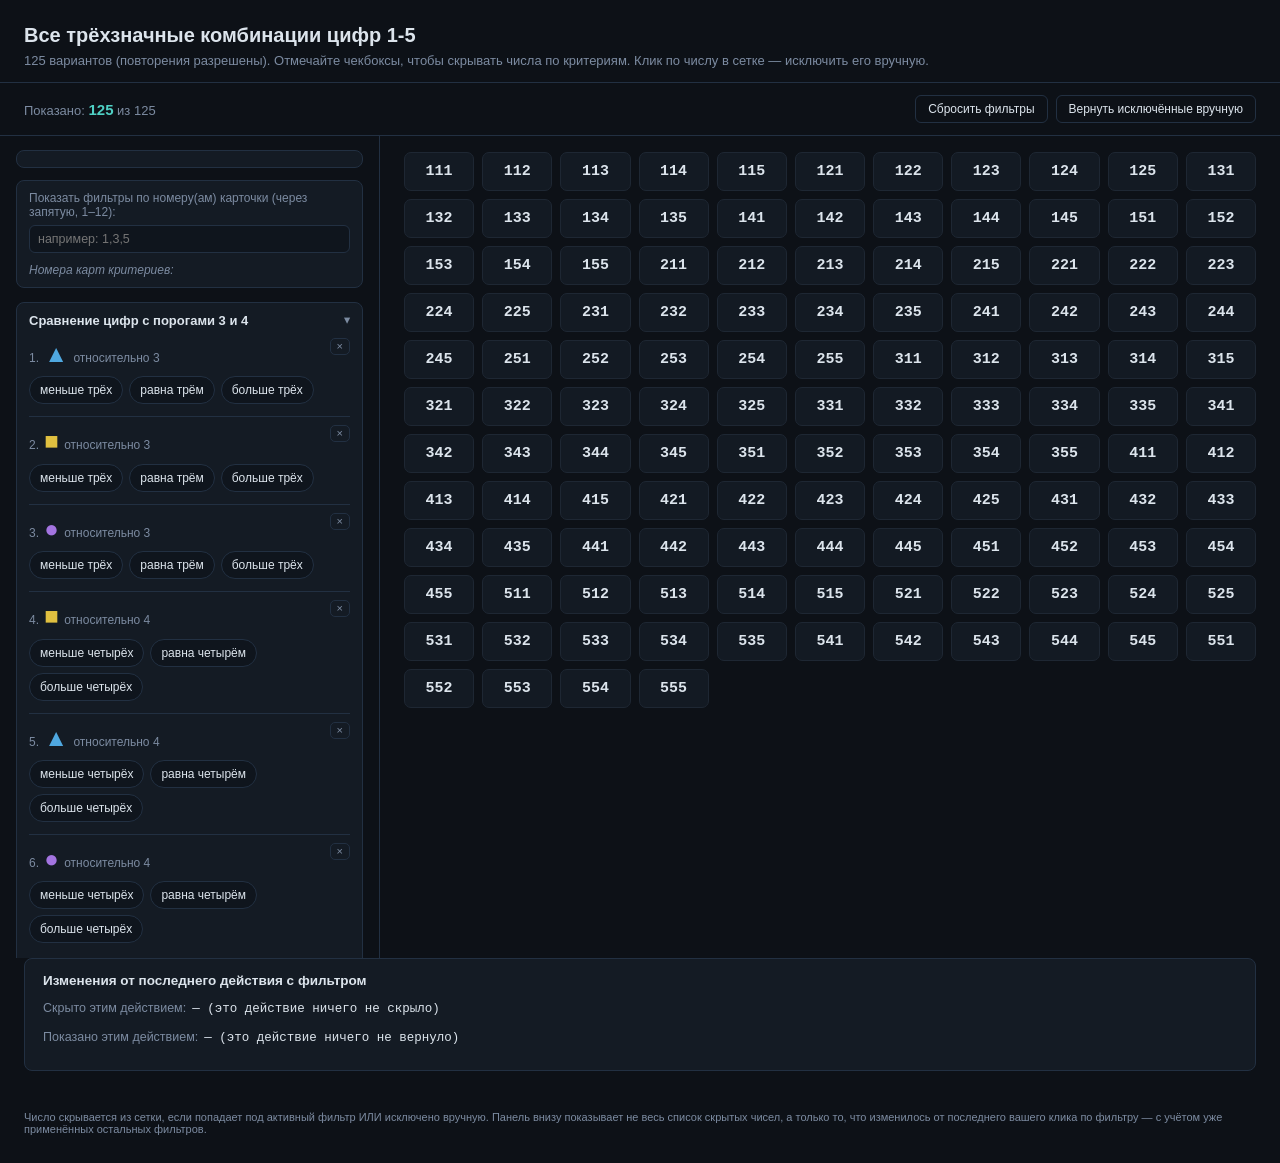
==== ts/index.html @ 8f6d6e65 "tm filter" ====
<!DOCTYPE html>
<html lang="ru">
<head>
<meta charset="UTF-8">
<meta name="viewport" content="width=device-width, initial-scale=1.0">
<title>125 комбинаций цифр 1-5</title>
<style>
  :root{
    --bg:#0d1117; --panel:#141b24; --panel-border:#223042;
    --text:#dce4ec; --text-dim:#7c8ba1; --accent:#4fd1c5; --accent-dim:#2a5a56;
    --warn:#e08a5a;
  }
  *{ box-sizing:border-box; }
  body{ margin:0; background:var(--bg); color:var(--text); font-family:'Inter',-apple-system,sans-serif; }
  .mono{ font-family:'JetBrains Mono','Space Mono',monospace; }
  header{ padding:24px 24px 14px; border-bottom:1px solid var(--panel-border); }
  header h1{ margin:0 0 6px; font-size:20px; }
  header p{ margin:0; color:var(--text-dim); font-size:13px; }

  .toolbar{
    position:sticky; top:0; z-index:5; background:var(--bg);
    padding:12px 24px; border-bottom:1px solid var(--panel-border);
    display:flex; align-items:center; justify-content:space-between; gap:10px; flex-wrap:wrap;
  }
  .counter{ font-size:13px; color:var(--text-dim); }
  .counter .value{ color:var(--accent); font-weight:700; font-size:15px; }
  .btn{
    background:transparent; border:1px solid var(--panel-border); color:var(--text);
    padding:6px 12px; border-radius:6px; font-size:12px; cursor:pointer;
  }
  .btn:hover{ border-color:var(--accent); color:var(--accent); }

  .layout{ display:grid; grid-template-columns:380px 1fr; gap:0; align-items:start; }
  @media (max-width:900px){ .layout{ grid-template-columns:1fr; } }

  .filters-panel{
    border-right:1px solid var(--panel-border);
    max-height:calc(100vh - 78px); overflow-y:auto; padding:14px 16px 60px;
  }
  .filters-panel::-webkit-scrollbar{ width:8px; }
  .filters-panel::-webkit-scrollbar-thumb{ background:var(--panel-border); border-radius:4px; }

  .legend{
    font-size:11.5px; color:var(--text-dim); margin-bottom:12px; padding:8px 10px;
    background:var(--panel); border:1px solid var(--panel-border); border-radius:8px;
  }
  .pos-icon{ font-weight:700; margin:0 2px; font-size: 2em;}
  .pos-first{ color:#4fa8e0; }
  .pos-second{ color:#e0c040; }
  .pos-third{ color:#a374e0; }

  .card-lookup{
    background:var(--panel); border:1px solid var(--panel-border); border-radius:8px;
    padding:10px 12px; margin-bottom:14px;
  }
  .card-lookup label{ font-size:12px; color:var(--text-dim); display:block; }
  .card-lookup input[type=text]{
    width:100%; background:#0f151d; color:var(--text); border:1px solid var(--panel-border);
    border-radius:6px; padding:6px 8px; font-size:12.5px; margin-top:6px;
  }
  .card-view{ margin-top:10px; }
  .card-box{
    background:#0f151d; border:1px solid var(--panel-border); border-radius:8px;
    padding:10px 12px; margin-bottom:10px;
  }
  .card-box-head{ display:flex; align-items:center; justify-content:space-between; margin-bottom:8px; font-size:13px; }
  .card-box-head .btn{ font-size:11px; padding:4px 8px; }
  .card-empty{ color:var(--text-dim); font-style:italic; font-size:12px; }

  .assign-wrap{ display:flex; align-items:center; gap:4px; flex:none; }
  .assign-wrap span{ font-size:10.5px; color:var(--text-dim); }
  .assign-input{
    width:56px; background:#0f151d; color:var(--text-dim); border:1px solid var(--panel-border);
    border-radius:5px; font-size:11px; padding:2px 4px;
  }

  details.group{
    background:var(--panel); border:1px solid var(--panel-border); border-radius:8px;
    margin-bottom:10px; overflow:hidden;
  }
  details.group summary{
    cursor:pointer; padding:10px 12px; font-size:13px; font-weight:600;
    list-style:none; display:flex; justify-content:space-between; align-items:center;
  }
  details.group summary::-webkit-details-marker{ display:none; }
  details.group summary .arrow{ color:var(--text-dim); font-size:11px; transition:transform .15s; }
  details.group[open] summary .arrow{ transform:rotate(90deg); }
  .group-body{ padding:0 12px 10px; }

  .filter-item{ margin-bottom:12px; padding-top:8px; border-top:1px solid var(--panel-border); }
  .filter-item:first-child{ border-top:none; padding-top:0; }
  .filter-head{ display:flex; align-items:flex-start; justify-content:space-between; gap:6px; margin-bottom:6px; flex-wrap:wrap; }
  .filter-head label{ font-size:12px; color:var(--text-dim); line-height:1.35; flex:1 1 auto; min-width:120px; }
  .filter-clear{
    flex:none; background:transparent; border:1px solid var(--panel-border); color:var(--text-dim);
    font-size:11px; line-height:1; padding:2px 6px; border-radius:5px; cursor:pointer; white-space:nowrap;
  }
  .filter-clear:hover{ border-color:var(--accent); color:var(--accent); }

  .chips{ display:flex; flex-wrap:wrap; gap:6px; }
  .chip{
    display:inline-flex; align-items:center; gap:5px; padding:6px 10px; border-radius:16px;
    border:1px solid var(--panel-border); background:#0f151d; font-size:12px; cursor:pointer;
    user-select:none; -webkit-tap-highlight-color:transparent;
  }
  .chip input{ display:none; }
  .chip.checked{ border-color:var(--accent); background:var(--accent-dim); color:#eafffb; }

  .side-panels{ padding-top:4px; }
  .side-panel{
    background:var(--panel); border:1px solid var(--panel-border); border-radius:8px;
    padding:10px 12px; margin-bottom:10px;
  }
  .side-panel h3{ margin:0 0 6px; font-size:12.5px; display:flex; justify-content:space-between; align-items:center; }
  .side-panel h3 .count{ color:var(--accent); }
  .side-panel .list{ font-size:12px; color:var(--text-dim); max-height:110px; overflow-y:auto; line-height:1.6; }
  .side-panel .empty{ color:var(--text-dim); font-style:italic; }
  .manual-chip{
    display:inline-flex; align-items:center; gap:5px; background:#1c1418; border:1px solid #4a2a2a;
    color:#f0c9c9; padding:2px 6px; border-radius:5px; margin:2px 3px 2px 0; font-size:12px;
  }
  .manual-chip button{ background:none; border:none; color:#f0c9c9; cursor:pointer; font-size:12px; padding:0; line-height:1; }

  .grid-wrap{ padding:16px 24px 30px; }
  .grid{ display:grid; grid-template-columns:repeat(auto-fill, minmax(64px,1fr)); gap:8px; }
  .cell{
    display:flex; align-items:center; justify-content:center; padding:10px 0; border-radius:7px;
    font-size:15px; font-weight:600; background:#131a23; border:1px solid #1e2733; color:var(--text);
    cursor:pointer; transition:opacity .15s ease;
  }
  .cell:hover{ border-color:var(--warn); }
  .cell.hidden{ display:none; }
  .cell.manual-hidden{ display:none; }

  .below-grid{ padding:0 24px 40px; }
  .delta-panel{
    background:var(--panel); border:1px solid var(--panel-border); border-radius:8px; padding:14px 18px;
  }
  .delta-panel h3{ margin:0 0 10px; font-size:13.5px; }
  .delta-panel .row{ margin-bottom:8px; font-size:12.5px; line-height:1.6; }
  .delta-panel .row .label{ color:var(--text-dim); margin-right:6px; }
  .delta-panel .empty{ color:var(--text-dim); font-style:italic; }
  .hide-new{ color:#e08a5a; }
  .show-new{ color:var(--accent); }

  footer{ color:var(--text-dim); font-size:11px; padding:0 24px 30px; }
</style>
</head>
<body>

<header>
  <h1>Все трёхзначные комбинации цифр 1-5</h1>
  <p>125 вариантов (повторения разрешены). Отмечайте чекбоксы, чтобы скрывать числа по критериям. Клик по числу в сетке — исключить его вручную.</p>
</header>

<div class="toolbar">
  <div class="counter">Показано: <span class="value" id="visibleCount">125</span> из 125</div>
  <div style="display:flex; gap:8px;">
    <button class="btn" id="resetFiltersBtn">Сбросить фильтры</button>
    <button class="btn" id="resetManualBtn">Вернуть исключённые вручную</button>
  </div>
</div>

<div class="layout">
  <div class="filters-panel">
    <div class="legend" id="legend"></div>

    <div class="card-lookup">
      <label>Показать фильтры по номеру(ам) карточки (через запятую, 1–12):</label>
      <input type="text" id="cardInput" placeholder="например: 1,3,5">
      <div class="card-view" id="cardView"></div>
    </div>

    <div id="groupsContainer"></div>

    <div class="side-panels">
      <div class="side-panel">
        <h3>Исключено вручную <span class="count" id="manualCount">0</span></h3>
        <div class="list" id="manualList"><span class="empty">пока ничего не исключено</span></div>
      </div>
    </div>
  </div>

  <div class="grid-wrap">
    <div class="grid" id="grid"></div>
  </div>
</div>

<div class="below-grid">
  <div class="delta-panel">
    <h3>Изменения от последнего действия с фильтром</h3>
    <div class="row"><span class="label hide-new">Скрыто этим действием:</span><span id="deltaHiddenList" class="mono"></span></div>
    <div class="row"><span class="label show-new">Показано этим действием:</span><span id="deltaShownList" class="mono"></span></div>
  </div>
</div>

<footer>Число скрывается из сетки, если попадает под активный фильтр ИЛИ исключено вручную. Панель внизу показывает не весь список скрытых чисел, а только то, что изменилось от последнего вашего клика по фильтру — с учётом уже применённых остальных фильтров.</footer>

<script>
// ---------- Position icons ----------
const POS = {
  first:  '<span class="pos-icon pos-first" title="первая цифра">&#9650;</span>',
  second: '<span class="pos-icon pos-second" title="вторая цифра">&#9632;</span>',
  third:  '<span class="pos-icon pos-third" title="третья цифра">&#9679;</span>',
};

// ---------- Helpers ----------
function cmp(value, threshold) {
  if (value < threshold) return 'lt';
  if (value === threshold) return 'eq';
  return 'gt';
}
function countDigit(digits, digit) { return digits.filter(d => d === digit).length; }
function countLabel(count) { return ['none','one','two','three'][count]; }

// ---------- Criteria definitions (compute returns array of matched option values) ----------
const criteria = [
  { title:`1. ${POS.first} относительно 3`, options:[{v:'lt',l:'меньше трёх'},{v:'eq',l:'равна трём'},{v:'gt',l:'больше трёх'}],
    compute:(d1,d2,d3)=>[cmp(d1,3)] },
  { title:`2. ${POS.second} относительно 3`, options:[{v:'lt',l:'меньше трёх'},{v:'eq',l:'равна трём'},{v:'gt',l:'больше трёх'}],
    compute:(d1,d2,d3)=>[cmp(d2,3)] },
  { title:`3. ${POS.third} относительно 3`, options:[{v:'lt',l:'меньше трёх'},{v:'eq',l:'равна трём'},{v:'gt',l:'больше трёх'}],
    compute:(d1,d2,d3)=>[cmp(d3,3)] },
  { title:`4. ${POS.second} относительно 4`, options:[{v:'lt',l:'меньше четырёх'},{v:'eq',l:'равна четырём'},{v:'gt',l:'больше четырёх'}],
    compute:(d1,d2,d3)=>[cmp(d2,4)] },
  { title:`5. ${POS.first} относительно 4`, options:[{v:'lt',l:'меньше четырёх'},{v:'eq',l:'равна четырём'},{v:'gt',l:'больше четырёх'}],
    compute:(d1,d2,d3)=>[cmp(d1,4)] },
  { title:`6. ${POS.third} относительно 4`, options:[{v:'lt',l:'меньше четырёх'},{v:'eq',l:'равна четырём'},{v:'gt',l:'больше четырёх'}],
    compute:(d1,d2,d3)=>[cmp(d3,4)] },

  { title:'7. Количество единиц в числе', options:[{v:'none',l:'нет'},{v:'one',l:'одна'},{v:'two',l:'две'},{v:'three',l:'три'}],
    compute:(d1,d2,d3)=>[countLabel(countDigit([d1,d2,d3],1))] },
  { title:'8. Количество троек в числе', options:[{v:'none',l:'нет'},{v:'one',l:'одна'},{v:'two',l:'две'},{v:'three',l:'три'}],
    compute:(d1,d2,d3)=>[countLabel(countDigit([d1,d2,d3],3))] },
  { title:'9. Количество четвёрок в числе', options:[{v:'none',l:'нет'},{v:'one',l:'одна'},{v:'two',l:'две'},{v:'three',l:'три'}],
    compute:(d1,d2,d3)=>[countLabel(countDigit([d1,d2,d3],4))] },
  { title:'16. Количество чётных цифр в числе', options:[{v:'none',l:'нет'},{v:'one',l:'одна'},{v:'two',l:'две'},{v:'three',l:'три'}],
    compute:(d1,d2,d3)=>[countLabel([d1,d2,d3].filter(d=>d%2===0).length)] },

  { title:`10. ${POS.first} относительно ${POS.second}`, options:[{v:'lt',l:'меньше'},{v:'eq',l:'равна'},{v:'gt',l:'больше'}],
    compute:(d1,d2,d3)=>[cmp(d1,d2)] },
  { title:`11. ${POS.first} относительно ${POS.third}`, options:[{v:'lt',l:'меньше'},{v:'eq',l:'равна'},{v:'gt',l:'больше'}],
    compute:(d1,d2,d3)=>[cmp(d1,d3)] },
  { title:`12. ${POS.second} относительно ${POS.third}`, options:[{v:'lt',l:'меньше'},{v:'eq',l:'равна'},{v:'gt',l:'больше'}],
    compute:(d1,d2,d3)=>[cmp(d2,d3)] },

  { title:'13. Какая цифра наименьшая (при равенстве — обе)', options:[{v:'first',l:POS.first},{v:'second',l:POS.second},{v:'third',l:POS.third}],
    compute:(d1,d2,d3)=>{ const m=Math.min(d1,d2,d3); const r=[]; if(d1===m)r.push('first'); if(d2===m)r.push('second'); if(d3===m)r.push('third'); return r; } },
  { title:'14. Какая цифра наибольшая (при равенстве — обе)', options:[{v:'first',l:POS.first},{v:'second',l:POS.second},{v:'third',l:POS.third}],
    compute:(d1,d2,d3)=>{ const m=Math.max(d1,d2,d3); const r=[]; if(d1===m)r.push('first'); if(d2===m)r.push('second'); if(d3===m)r.push('third'); return r; } },
  { title:'27. Позиция "цифры-меньшинства" (когда две цифры совпадают, а одна другая)', options:[{v:'first',l:POS.first},{v:'second',l:POS.second},{v:'third',l:POS.third},{v:'none',l:'нет меньшинства'}],
    compute:(d1,d2,d3)=>{
      const digits=[d1,d2,d3]; const names=['first','second','third']; const counts={};
      digits.forEach(d=>counts[d]=(counts[d]||0)+1);
      const values=Object.keys(counts).map(Number);
      const hasPair=values.some(v=>counts[v]===2), hasSingle=values.some(v=>counts[v]===1);
      if(!(hasPair&&hasSingle)) return ['none'];
      const minorityValue=values.find(v=>counts[v]===1);
      return [names[digits.findIndex(d=>d===minorityValue)]];
    } },

  { title:'15. Чего больше — чётных или нечётных цифр', options:[{v:'even_more',l:'чётных больше'},{v:'odd_more',l:'нечётных больше'}],
    compute:(d1,d2,d3)=>{ const e=[d1,d2,d3].filter(d=>d%2===0).length; return [e>1?'even_more':'odd_more']; } },
  { title:'17. Чётность суммы всех цифр', options:[{v:'even',l:'чётная'},{v:'odd',l:'нечётная'}],
    compute:(d1,d2,d3)=>[(d1+d2+d3)%2===0?'even':'odd'] },
  { title:'26. Чётность цифр по позициям', options:[{v:'first',l:POS.first+' чётная'},{v:'second',l:POS.second+' чётная'},{v:'third',l:POS.third+' чётная'}],
    compute:(d1,d2,d3)=>{ const r=[]; if(d1%2===0)r.push('first'); if(d2%2===0)r.push('second'); if(d3%2===0)r.push('third'); return r; } },

  { title:`18. Сумма ${POS.first}+${POS.second} относительно 6`, options:[{v:'lt',l:'меньше 6'},{v:'eq',l:'равна 6'},{v:'gt',l:'больше 6'}],
    compute:(d1,d2,d3)=>[cmp(d1+d2,6)] },
  { title:`21. Сумма ${POS.first}+${POS.second}+${POS.third} относительно 6`, options:[{v:'lt',l:'меньше 6'},{v:'eq',l:'равна 6'},{v:'gt',l:'больше 6'}],
    compute:(d1,d2,d3)=>[cmp(d1+d2+d3,6)] },
  { title:`28. Сумма ${POS.first}+${POS.second}+${POS.third} кратна`, options:[{v:'3',l:'3'},{v:'4',l:'4'},{v:'5',l:'5'}],
    compute:(d1,d2,d3)=>{ const s=d1+d2+d3; const r=[]; if(s%3===0)r.push('3'); if(s%4===0)r.push('4'); if(s%5===0)r.push('5'); return r; } },
  { title:'29. Сумма какой пары цифр равна 4', options:[{v:'first_second',l:POS.first+'+'+POS.second},{v:'second_third',l:POS.second+'+'+POS.third},{v:'first_third',l:POS.first+'+'+POS.third}],
    compute:(d1,d2,d3)=>{ const r=[]; if(d1+d2===4)r.push('first_second'); if(d2+d3===4)r.push('second_third'); if(d1+d3===4)r.push('first_third'); return r; } },
  { title:'30. Сумма какой пары цифр равна 6', options:[{v:'first_second',l:POS.first+'+'+POS.second},{v:'second_third',l:POS.second+'+'+POS.third},{v:'first_third',l:POS.first+'+'+POS.third}],
    compute:(d1,d2,d3)=>{ const r=[]; if(d1+d2===6)r.push('first_second'); if(d2+d3===6)r.push('second_third'); if(d1+d3===6)r.push('first_third'); return r; } },

  { title:'19. Повтор одной и той же цифры в числе', options:[{v:'triple',l:'трижды'},{v:'double',l:'дважды'},{v:'none',l:'не повторяется'}],
    compute:(d1,d2,d3)=>{ if(d1===d2&&d2===d3)return['triple']; if(d1===d2||d2===d3||d1===d3)return['double']; return['none']; } },
  { title:'20. Порядок расположения цифр', options:[{v:'asc',l:'по возрастанию'},{v:'desc',l:'по убыванию'},{v:'none',l:'без порядка'}],
    compute:(d1,d2,d3)=>{ if(d1<d2&&d2<d3)return['asc']; if(d1>d2&&d2>d3)return['desc']; return['none']; } },
  { title:'22. Подряд идущая возрастающая последовательность (напр. 123)', options:[{v:'three',l:'три подряд'},{v:'two',l:'две подряд'},{v:'none',l:'нет'}],
    compute:(d1,d2,d3)=>{ const p1=d2===d1+1,p2=d3===d2+1; if(p1&&p2)return['three']; if(p1||p2)return['two']; return['none']; } },
  { title:'23. Подряд идущая убывающая последовательность (напр. 543)', options:[{v:'three',l:'три подряд'},{v:'two',l:'две подряд'},{v:'none',l:'нет'}],
    compute:(d1,d2,d3)=>{ const p1=d2===d1-1,p2=d3===d2-1; if(p1&&p2)return['three']; if(p1||p2)return['two']; return['none']; } },

  { title:'24. На какой позиции стоит цифра 1', options:[{v:'first',l:POS.first},{v:'second',l:POS.second},{v:'third',l:POS.third}],
    compute:(d1,d2,d3)=>{ const r=[]; if(d1===1)r.push('first'); if(d2===1)r.push('second'); if(d3===1)r.push('third'); return r; } },
  { title:'25. На какой позиции цифра больше 1', options:[{v:'first',l:POS.first},{v:'second',l:POS.second},{v:'third',l:POS.third}],
    compute:(d1,d2,d3)=>{ const r=[]; if(d1>1)r.push('first'); if(d2>1)r.push('second'); if(d3>1)r.push('third'); return r; } },
];


// map each criterion by its title's leading number to a group
function critIndexByNumber(num) {
  return criteria.findIndex(c => c.title.startsWith(num + '.'));
}
const groups = [
  { title:'Сравнение цифр с порогами 3 и 4', nums:[1,2,3,4,5,6] },
  { title:'Количество цифр данного вида', nums:[7,8,9,16] },
  { title:'Сравнение цифр между собой', nums:[10,11,12] },
  { title:'Позиция минимума / максимума / "меньшинства"', nums:[13,14,27] },
  { title:'Чётность', nums:[15,17,26] },
  { title:'Суммы цифр', nums:[18,21,28,29,30] },
  { title:'Повторения и последовательности', nums:[19,20,22,23] },
  { title:'Позиция конкретных цифр (1 и >1)', nums:[24,25] },
].map(g => ({ title:g.title, idxs: g.nums.map(critIndexByNumber) }));

// ---------- Build all 125 numbers with precomputed categories ----------
const numbers = [];
for (let d1=1; d1<=5; d1++)
  for (let d2=1; d2<=5; d2++)
    for (let d3=1; d3<=5; d3++) {
      const cats = criteria.map(c => c.compute(d1,d2,d3));
      numbers.push({ value:`${d1}${d2}${d3}`, cats });
    }

// ---------- Shared filter state (single source of truth for all rendered copies of a filter) ----------
const selectedState = criteria.map(() => new Set());
const checkboxRegistry = criteria.map(() => []); // {input, chip, scope}
// Hardcode card membership here: criterion number (as in its title, 1-30) -> array of card numbers.
// Any criterion not listed gets an empty set (belongs to no card by default).
const CARD_ASSIGNMENTS_BY_NUMBER = {
  1: [24,25], //todo
  2: [1],
  3: [2],
  4: [3],
  5: [26],
  6: [26],
  7: [26],
  8: [7],
  9: [8],
  10: [9],
  11: [10], 
  12: [11],
  13: [12],
  14: [13],
  15: [14],
  16: [15],
  17: [16],
  18: [17],
  19: [18],
  20: [19],
  21: [19],
  22: [20],
  23: [21],
  24: [22],
  25: [22,23],
  26: [1, 2, 3],
  27: [4, 5, 6],
  28: [24],
  29: [1, 2, 3],
  30: [4, 5, 6],
  31: [25],
  32: [1, 2, 3],
  33: [26],// todo?
  34: [13],
  35: [14],
  36: [28],
  37: [29],
  38: [30],
  39: [24, 25],
  40: [1,2,3],
  41: [4, 5,6],
  42: [13, 14],
  43: [10, 11],
  44: [10, 12],
  45: [7, 8],
  46: [8,9],
  47: [7,9],
  48: [10,11,12]
};
const cardAssignments = criteria.map(c => {
  const num = parseInt(c.title.split('.')[0], 10);
  const nums = CARD_ASSIGNMENTS_BY_NUMBER[num] || [];
  return new Set(nums);
});
const cardHiddenOverrides = new Set(); // "cardNum:idx" manually hidden from a card's view
const manuallyExcluded = new Set();

function registerCheckbox(idx, input, chip, scope) { checkboxRegistry[idx].push({ input, chip, scope }); }
function clearScope(scope) {
  checkboxRegistry.forEach(list => {
    for (let i = list.length - 1; i >= 0; i--) if (list[i].scope === scope) list.splice(i, 1);
  });
}
function syncCheckboxes(idx) {
  checkboxRegistry[idx].forEach(({ input, chip }) => {
    const checked = selectedState[idx].has(input.value);
    input.checked = checked;
    chip.classList.toggle('checked', checked);
  });
}

// ---------- Compute the set of numbers currently hidden by filters ----------
function computeFilteredHiddenSet() {
  const hidden = new Set();
  numbers.forEach(n => {
    for (let c = 0; c < criteria.length; c++) {
      const sel = selectedState[c];
      if (sel.size === 0) continue;
      if (n.cats[c].some(cat => sel.has(cat))) { hidden.add(n.value); break; }
    }
  });
  return hidden;
}

function toggleFilter(idx, value) {
  const prevHidden = computeFilteredHiddenSet();

  if (selectedState[idx].has(value)) selectedState[idx].delete(value);
  else selectedState[idx].add(value);
  syncCheckboxes(idx);

  const newHidden = computeFilteredHiddenSet();
  const newlyHidden = [...newHidden].filter(v => !prevHidden.has(v));
  const newlyShown = [...prevHidden].filter(v => !newHidden.has(v));

  renderDelta(newlyHidden, newlyShown);
  updateGrid();
}

function clearFilter(idx) {
  const prevHidden = computeFilteredHiddenSet();
  selectedState[idx].clear();
  syncCheckboxes(idx);
  const newHidden = computeFilteredHiddenSet();
  const newlyHidden = [...newHidden].filter(v => !prevHidden.has(v));
  const newlyShown = [...prevHidden].filter(v => !newHidden.has(v));
  renderDelta(newlyHidden, newlyShown);
  updateGrid();
}

// ---------- Build a chip (checkbox) for a given criterion option, usable in multiple render scopes ----------
function buildChip(idx, opt, scope) {
  const chip = document.createElement('label');
  chip.className = 'chip';
  const input = document.createElement('input');
  input.type = 'checkbox';
  input.value = opt.v;
  input.checked = selectedState[idx].has(opt.v);
  if (input.checked) chip.classList.add('checked');
  input.addEventListener('change', () => toggleFilter(idx, opt.v));
  chip.appendChild(input);
  chip.insertAdjacentHTML('beforeend', opt.l);
  registerCheckbox(idx, input, chip, scope);
  return chip;
}

// ---------- Build a full filter-item block (title + clear button + chips [+ extra control]) ----------
function buildFilterItem(idx, scope, extraControl) {
  const c = criteria[idx];
  const item = document.createElement('div');
  item.className = 'filter-item';

  const head = document.createElement('div');
  head.className = 'filter-head';
  const label = document.createElement('label');
  label.innerHTML = c.title;
  head.appendChild(label);

  const clearBtn = document.createElement('button');
  clearBtn.className = 'filter-clear';
  clearBtn.type = 'button';
  clearBtn.title = 'Сбросить этот фильтр';
  clearBtn.textContent = '×';
  clearBtn.addEventListener('click', () => clearFilter(idx));
  head.appendChild(clearBtn);

  // if (scope === 'accordion') {
  //   // inline control to assign this filter to one or several cards
  //   const assignWrap = document.createElement('div');
  //   assignWrap.className = 'assign-wrap';
  //   const assignLabel = document.createElement('span');
  //   assignLabel.textContent = 'карточки:';
  //   const assignInput = document.createElement('input');
  //   assignInput.type = 'text';
  //   assignInput.className = 'assign-input';
  //   assignInput.placeholder = '1,3';
  //   assignInput.value = Array.from(cardAssignments[idx]).sort((a,b)=>a-b).join(',');
  //   assignInput.addEventListener('change', () => {
  //     const nums = assignInput.value.split(',')
  //       .map(s => parseInt(s.trim(), 10))
  //       .filter(n => !isNaN(n) && n >= 1 && n <= 12);
  //     cardAssignments[idx] = new Set(nums);
  //     renderCardView();
  //   });
  //   assignWrap.appendChild(assignLabel);
  //   assignWrap.appendChild(assignInput);
  //   head.appendChild(assignWrap);
  // }

  if (extraControl) head.appendChild(extraControl);

  item.appendChild(head);

  const chips = document.createElement('div');
  chips.className = 'chips';
  c.options.forEach(opt => chips.appendChild(buildChip(idx, opt, scope)));
  item.appendChild(chips);

  return item;
}

// ---------- Render thematic accordion groups ----------
const groupsContainer = document.getElementById('groupsContainer');
groups.forEach((g, gi) => {
  const details = document.createElement('details');
  details.className = 'group';
  if (gi === 0) details.open = true;

  const summary = document.createElement('summary');
  summary.innerHTML = `<span>${g.title}</span><span class="arrow">&#9656;</span>`;
  details.appendChild(summary);

  const body = document.createElement('div');
  body.className = 'group-body';
  g.idxs.forEach(idx => body.appendChild(buildFilterItem(idx, 'accordion')));
  details.appendChild(body);

  groupsContainer.appendChild(details);
});

// ---------- Card lookup view ----------
const cardInput = document.getElementById('cardInput');
const cardView = document.getElementById('cardView');

function renderCardView() {
  clearScope('card');
  cardView.innerHTML = '';

  const raw = cardInput.value.trim();
  if (!raw) {
    cardView.innerHTML = '<div class="card-empty">Номера карт критериев:</div>';
    return;
  }

  const cardNums = [...new Set(
    raw.split(',').map(s => parseInt(s.trim(), 10)).filter(n => !isNaN(n) && n >= 1 && n <= 48)
  )];
  if (cardNums.length === 0) {
    cardView.innerHTML = '<div class="card-empty">Некорректный номер карточки (используйте 1–48)</div>';
    return;
  }

  cardNums.forEach(num => {
    const box = document.createElement('div');
    box.className = 'card-box';

    const headRow = document.createElement('div');
    headRow.className = 'card-box-head';
    const titleEl = document.createElement('strong');
    titleEl.textContent = `Карточка ${num}`;
    headRow.appendChild(titleEl);

    const restoreBtn = document.createElement('button');
    restoreBtn.className = 'btn';
    restoreBtn.textContent = 'Показать скрытые фильтры';
    restoreBtn.addEventListener('click', () => {
      Array.from(cardHiddenOverrides).forEach(key => {
        if (key.startsWith(num + ':')) cardHiddenOverrides.delete(key);
      });
      renderCardView();
    });
    headRow.appendChild(restoreBtn);
    box.appendChild(headRow);

    const matched = criteria
      .map((c, idx) => idx)
      .filter(idx => cardAssignments[idx].has(num) && !cardHiddenOverrides.has(num + ':' + idx));

    if (matched.length === 0) {
      const empty = document.createElement('div');
      empty.className = 'card-empty';
      empty.textContent = 'Нет фильтров, назначенных этой карточке (назначьте их полем "карточки:" ниже, в общем списке фильтров)';
      box.appendChild(empty);
    } else {
      matched.forEach(idx => {
        const hideBtn = document.createElement('button');
        hideBtn.className = 'filter-clear';
        hideBtn.type = 'button';
        hideBtn.title = 'Скрыть этот фильтр из карточки ' + num;
        hideBtn.textContent = 'скрыть из карточки';
        hideBtn.addEventListener('click', () => {
          cardHiddenOverrides.add(num + ':' + idx);
          renderCardView();
        });
        box.appendChild(buildFilterItem(idx, 'card', hideBtn));
      });
    }

    cardView.appendChild(box);
  });
}
cardInput.addEventListener('input', renderCardView);
renderCardView();

// ---------- Render the number grid ----------
const grid = document.getElementById('grid');
const cellElements = numbers.map(n => {
  const cell = document.createElement('div');
  cell.className = 'cell mono';
  cell.textContent = n.value;
  cell.title = 'Клик — исключить вручную';
  cell.addEventListener('click', () => {
    if (manuallyExcluded.has(n.value)) manuallyExcluded.delete(n.value);
    else manuallyExcluded.add(n.value);
    updateGrid();
  });
  grid.appendChild(cell);
  return cell;
});

// ---------- Grid visibility + manual-exclusion panel ----------
const visibleCountEl = document.getElementById('visibleCount');
const manualCountEl = document.getElementById('manualCount');
const manualListEl = document.getElementById('manualList');

function updateGrid() {
  const hiddenByFilterSet = computeFilteredHiddenSet();
  let visible = 0;

  numbers.forEach((n, i) => {
    const hiddenByFilter = hiddenByFilterSet.has(n.value);
    const hiddenManually = manuallyExcluded.has(n.value);
    cellElements[i].classList.toggle('hidden', hiddenByFilter);
    cellElements[i].classList.toggle('manual-hidden', hiddenManually);
    if (!hiddenByFilter && !hiddenManually) visible++;
  });

  visibleCountEl.textContent = visible;

  const manualArr = Array.from(manuallyExcluded);
  manualCountEl.textContent = manualArr.length;
  manualListEl.innerHTML = '';
  if (manualArr.length === 0) {
    manualListEl.innerHTML = '<span class="empty">пока ничего не исключено</span>';
  } else {
    manualArr.forEach(val => {
      const chip = document.createElement('span');
      chip.className = 'manual-chip mono';
      chip.textContent = val + ' ';
      const btn = document.createElement('button');
      btn.textContent = '×';
      btn.title = 'Вернуть число';
      btn.addEventListener('click', () => { manuallyExcluded.delete(val); updateGrid(); });
      chip.appendChild(btn);
      manualListEl.appendChild(chip);
    });
  }
}

// ---------- Delta panel (below the grid): only what changed from the last filter action ----------
const deltaHiddenList = document.getElementById('deltaHiddenList');
const deltaShownList = document.getElementById('deltaShownList');

function renderDelta(newlyHidden, newlyShown) {
  deltaHiddenList.textContent = newlyHidden.length ? newlyHidden.join(', ') : '— (это действие ничего не скрыло)';
  deltaShownList.textContent = newlyShown.length ? newlyShown.join(', ') : '— (это действие ничего не вернуло)';
}
renderDelta([], []);

// ---------- Global reset buttons ----------
document.getElementById('resetFiltersBtn').addEventListener('click', () => {
  const prevHidden = computeFilteredHiddenSet();
  selectedState.forEach((set, idx) => { set.clear(); syncCheckboxes(idx); });
  const newHidden = computeFilteredHiddenSet();
  renderDelta([...newHidden].filter(v => !prevHidden.has(v)), [...prevHidden].filter(v => !newHidden.has(v)));
  updateGrid();
});

document.getElementById('resetManualBtn').addEventListener('click', () => {
  manuallyExcluded.clear();
  updateGrid();
});

updateGrid();
</script>

</body>
</html>
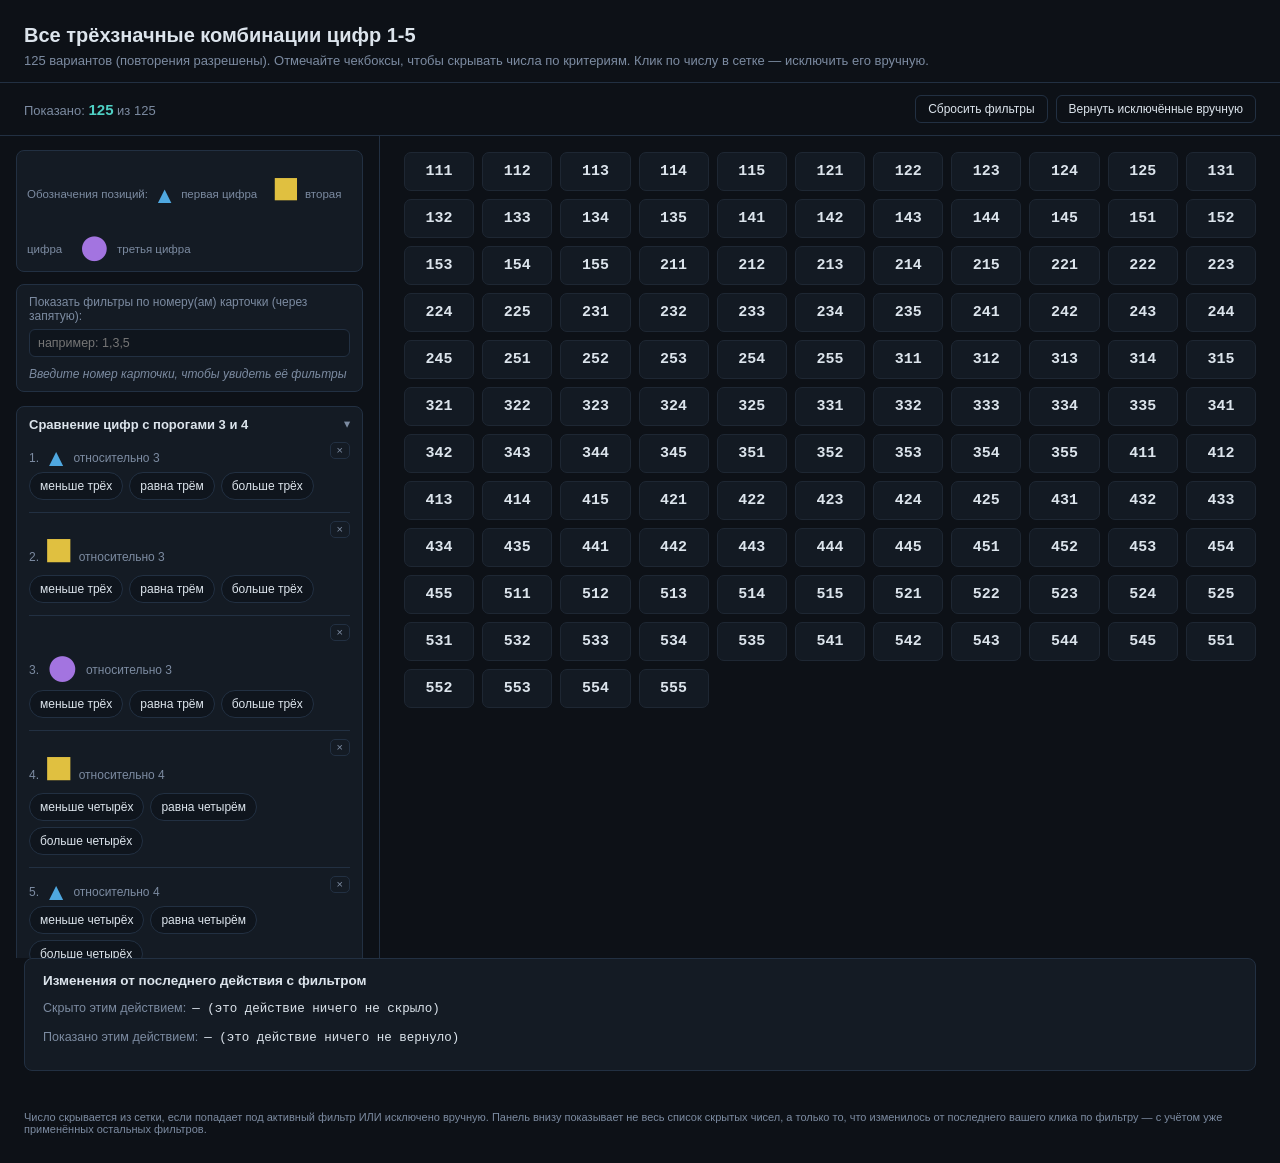
==== commit 56fb0849: "update logic, add a filter" ====
--- a/ts/index.html
+++ b/ts/index.html
@@ -44,10 +44,10 @@
     font-size:11.5px; color:var(--text-dim); margin-bottom:12px; padding:8px 10px;
     background:var(--panel); border:1px solid var(--panel-border); border-radius:8px;
   }
-  .pos-icon{ font-weight:700; margin:0 2px; font-size: 2em;}
+  .pos-icon{ font-weight:700; margin:0 2px; font-size: 2em;position: relative;top: 0.2em;line-height: 1;}
   .pos-first{ color:#4fa8e0; }
-  .pos-second{ color:#e0c040; }
-  .pos-third{ color:#a374e0; }
+  .pos-second{ color:#e0c040; font-size: 4em;top: 0.1em;}
+  .pos-third{ color:#a374e0; font-size: 5em;}
 
   .card-lookup{
     background:var(--panel); border:1px solid var(--panel-border); border-radius:8px;
@@ -166,7 +166,7 @@
     <div class="legend" id="legend"></div>
 
     <div class="card-lookup">
-      <label>Показать фильтры по номеру(ам) карточки (через запятую, 1–12):</label>
+      <label>Показать фильтры по номеру(ам) карточки (через запятую):</label>
       <input type="text" id="cardInput" placeholder="например: 1,3,5">
       <div class="card-view" id="cardView"></div>
     </div>
@@ -244,19 +244,32 @@
   { title:`12. ${POS.second} относительно ${POS.third}`, options:[{v:'lt',l:'меньше'},{v:'eq',l:'равна'},{v:'gt',l:'больше'}],
     compute:(d1,d2,d3)=>[cmp(d2,d3)] },
 
-  { title:'13. Какая цифра наименьшая (при равенстве — обе)', options:[{v:'first',l:POS.first},{v:'second',l:POS.second},{v:'third',l:POS.third}],
-    compute:(d1,d2,d3)=>{ const m=Math.min(d1,d2,d3); const r=[]; if(d1===m)r.push('first'); if(d2===m)r.push('second'); if(d3===m)r.push('third'); return r; } },
-  { title:'14. Какая цифра наибольшая (при равенстве — обе)', options:[{v:'first',l:POS.first},{v:'second',l:POS.second},{v:'third',l:POS.third}],
+  { title:'13. Какая цифра наименьшая (без учёта равенства — только если строго меньше обеих других)', options:[{v:'first',l:POS.first},{v:'second',l:POS.second},{v:'third',l:POS.third}],
+    compute:(d1,d2,d3)=>{
+      const r = [];
+      if (d1 < d2 && d1 < d3) r.push('first');
+      if (d2 < d1 && d2 < d3) r.push('second');
+      if (d3 < d1 && d3 < d2) r.push('third');
+      return r;
+    } },
+  { title:'14. Какая цифра наибольшая (без учёта равенства — только если строго больше обеих других)', options:[{v:'first',l:POS.first},{v:'second',l:POS.second},{v:'third',l:POS.third}],
+    compute:(d1,d2,d3)=>{
+      const r = [];
+      if (d1 > d2 && d1 > d3) r.push('first');
+      if (d2 > d1 && d2 > d3) r.push('second');
+      if (d3 > d1 && d3 > d2) r.push('third');
+      return r;
+    } },
+  { title:'32. Какая цифра наибольшая (при равенстве — все, где стоит максимум)', options:[{v:'first',l:POS.first},{v:'second',l:POS.second},{v:'third',l:POS.third}],
     compute:(d1,d2,d3)=>{ const m=Math.max(d1,d2,d3); const r=[]; if(d1===m)r.push('first'); if(d2===m)r.push('second'); if(d3===m)r.push('third'); return r; } },
-  { title:'27. Позиция "цифры-меньшинства" (когда две цифры совпадают, а одна другая)', options:[{v:'first',l:POS.first},{v:'second',l:POS.second},{v:'third',l:POS.third},{v:'none',l:'нет меньшинства'}],
+  { title:'27. Позиция самой маленькой цифры (при равенстве — все, где стоит минимум)', options:[{v:'first',l:POS.first},{v:'second',l:POS.second},{v:'third',l:POS.third}],
     compute:(d1,d2,d3)=>{
-      const digits=[d1,d2,d3]; const names=['first','second','third']; const counts={};
-      digits.forEach(d=>counts[d]=(counts[d]||0)+1);
-      const values=Object.keys(counts).map(Number);
-      const hasPair=values.some(v=>counts[v]===2), hasSingle=values.some(v=>counts[v]===1);
-      if(!(hasPair&&hasSingle)) return ['none'];
-      const minorityValue=values.find(v=>counts[v]===1);
-      return [names[digits.findIndex(d=>d===minorityValue)]];
+      const min = Math.min(d1,d2,d3);
+      const r = [];
+      if (d1 === min) r.push('first');
+      if (d2 === min) r.push('second');
+      if (d3 === min) r.push('third');
+      return r;
     } },
 
   { title:'15. Чего больше — чётных или нечётных цифр', options:[{v:'even_more',l:'чётных больше'},{v:'odd_more',l:'нечётных больше'}],
@@ -265,6 +278,8 @@
     compute:(d1,d2,d3)=>[(d1+d2+d3)%2===0?'even':'odd'] },
   { title:'26. Чётность цифр по позициям', options:[{v:'first',l:POS.first+' чётная'},{v:'second',l:POS.second+' чётная'},{v:'third',l:POS.third+' чётная'}],
     compute:(d1,d2,d3)=>{ const r=[]; if(d1%2===0)r.push('first'); if(d2%2===0)r.push('second'); if(d3%2===0)r.push('third'); return r; } },
+  { title:'31. Нечётность цифр по позициям', options:[{v:'first',l:POS.first+' нечётная'},{v:'second',l:POS.second+' нечётная'},{v:'third',l:POS.third+' нечётная'}],
+    compute:(d1,d2,d3)=>{ const r=[]; if(d1%2!==0)r.push('first'); if(d2%2!==0)r.push('second'); if(d3%2!==0)r.push('third'); return r; } },
 
   { title:`18. Сумма ${POS.first}+${POS.second} относительно 6`, options:[{v:'lt',l:'меньше 6'},{v:'eq',l:'равна 6'},{v:'gt',l:'больше 6'}],
     compute:(d1,d2,d3)=>[cmp(d1+d2,6)] },
@@ -292,6 +307,8 @@
     compute:(d1,d2,d3)=>{ const r=[]; if(d1>1)r.push('first'); if(d2>1)r.push('second'); if(d3>1)r.push('third'); return r; } },
 ];
 
+document.getElementById('legend').innerHTML =
+  `Обозначения позиций: ${POS.first} первая цифра &nbsp;&nbsp; ${POS.second} вторая цифра &nbsp;&nbsp; ${POS.third} третья цифра`;
 
 // map each criterion by its title's leading number to a group
 function critIndexByNumber(num) {
@@ -302,7 +319,7 @@
   { title:'Количество цифр данного вида', nums:[7,8,9,16] },
   { title:'Сравнение цифр между собой', nums:[10,11,12] },
   { title:'Позиция минимума / максимума / "меньшинства"', nums:[13,14,27] },
-  { title:'Чётность', nums:[15,17,26] },
+  { title:'Чётность', nums:[15,17,26,31] },
   { title:'Суммы цифр', nums:[18,21,28,29,30] },
   { title:'Повторения и последовательности', nums:[19,20,22,23] },
   { title:'Позиция конкретных цифр (1 и >1)', nums:[24,25] },
@@ -323,54 +340,38 @@
 // Hardcode card membership here: criterion number (as in its title, 1-30) -> array of card numbers.
 // Any criterion not listed gets an empty set (belongs to no card by default).
 const CARD_ASSIGNMENTS_BY_NUMBER = {
-  1: [24,25], //todo
-  2: [1],
-  3: [2],
-  4: [3],
-  5: [26],
-  6: [26],
-  7: [26],
-  8: [7],
-  9: [8],
-  10: [9],
-  11: [10], 
-  12: [11],
-  13: [12],
-  14: [13],
-  15: [14],
-  16: [15],
-  17: [16],
-  18: [17],
-  19: [18],
-  20: [19],
-  21: [19],
-  22: [20],
-  23: [21],
-  24: [22],
-  25: [22,23],
-  26: [1, 2, 3],
-  27: [4, 5, 6],
-  28: [24],
-  29: [1, 2, 3],
-  30: [4, 5, 6],
-  31: [25],
-  32: [1, 2, 3],
-  33: [26],// todo?
-  34: [13],
-  35: [14],
-  36: [28],
-  37: [29],
-  38: [30],
-  39: [24, 25],
-  40: [1,2,3],
-  41: [4, 5,6],
-  42: [13, 14],
-  43: [10, 11],
-  44: [10, 12],
-  45: [7, 8],
-  46: [8,9],
-  47: [7,9],
-  48: [10,11,12]
+  1: [2, 26, 29, 32, 40],
+  2: [3, 26, 29, 32, 40],
+  3: [4, 26, 29, 32, 40],
+  4: [27, 30, 41],
+  5: [27, 30, 41],
+  6: [27, 30, 41],
+  7: [8, 45, 47],
+  8: [9, 45, 46],
+  9: [10, 46, 47],
+  10: [11, 43, 44, 48],
+  11: [12, 43, 48],
+  12: [13, 44, 48],
+  13: [14, 42],
+  14: [15, 42],
+  15: [16],
+  16: [17],
+  17: [18],
+  18: [19],
+  19: [20, 21],
+  20: [22],
+  21: [23],
+  22: [24, 25],
+  23: [25],
+  24: [1, 28, 39],
+  25: [1, 31, 39],
+  26: [5, 6, 7, 33],
+  27: [34],
+  28: [36],
+  29: [37],
+  30: [38],
+  31: [33],
+  32: [35]
 };
 const cardAssignments = criteria.map(c => {
   const num = parseInt(c.title.split('.')[0], 10);
@@ -469,29 +470,6 @@
   clearBtn.addEventListener('click', () => clearFilter(idx));
   head.appendChild(clearBtn);
 
-  // if (scope === 'accordion') {
-  //   // inline control to assign this filter to one or several cards
-  //   const assignWrap = document.createElement('div');
-  //   assignWrap.className = 'assign-wrap';
-  //   const assignLabel = document.createElement('span');
-  //   assignLabel.textContent = 'карточки:';
-  //   const assignInput = document.createElement('input');
-  //   assignInput.type = 'text';
-  //   assignInput.className = 'assign-input';
-  //   assignInput.placeholder = '1,3';
-  //   assignInput.value = Array.from(cardAssignments[idx]).sort((a,b)=>a-b).join(',');
-  //   assignInput.addEventListener('change', () => {
-  //     const nums = assignInput.value.split(',')
-  //       .map(s => parseInt(s.trim(), 10))
-  //       .filter(n => !isNaN(n) && n >= 1 && n <= 12);
-  //     cardAssignments[idx] = new Set(nums);
-  //     renderCardView();
-  //   });
-  //   assignWrap.appendChild(assignLabel);
-  //   assignWrap.appendChild(assignInput);
-  //   head.appendChild(assignWrap);
-  // }
-
   if (extraControl) head.appendChild(extraControl);
 
   item.appendChild(head);
@@ -533,15 +511,15 @@
 
   const raw = cardInput.value.trim();
   if (!raw) {
-    cardView.innerHTML = '<div class="card-empty">Номера карт критериев:</div>';
+    cardView.innerHTML = '<div class="card-empty">Введите номер карточки, чтобы увидеть её фильтры</div>';
     return;
   }
 
   const cardNums = [...new Set(
-    raw.split(',').map(s => parseInt(s.trim(), 10)).filter(n => !isNaN(n) && n >= 1 && n <= 48)
+    raw.split(',').map(s => parseInt(s.trim(), 10)).filter(n => !isNaN(n) && n >= 1)
   )];
   if (cardNums.length === 0) {
-    cardView.innerHTML = '<div class="card-empty">Некорректный номер карточки (используйте 1–48)</div>';
+    cardView.innerHTML = '<div class="card-empty">Некорректный номер карточки</div>';
     return;
   }
 
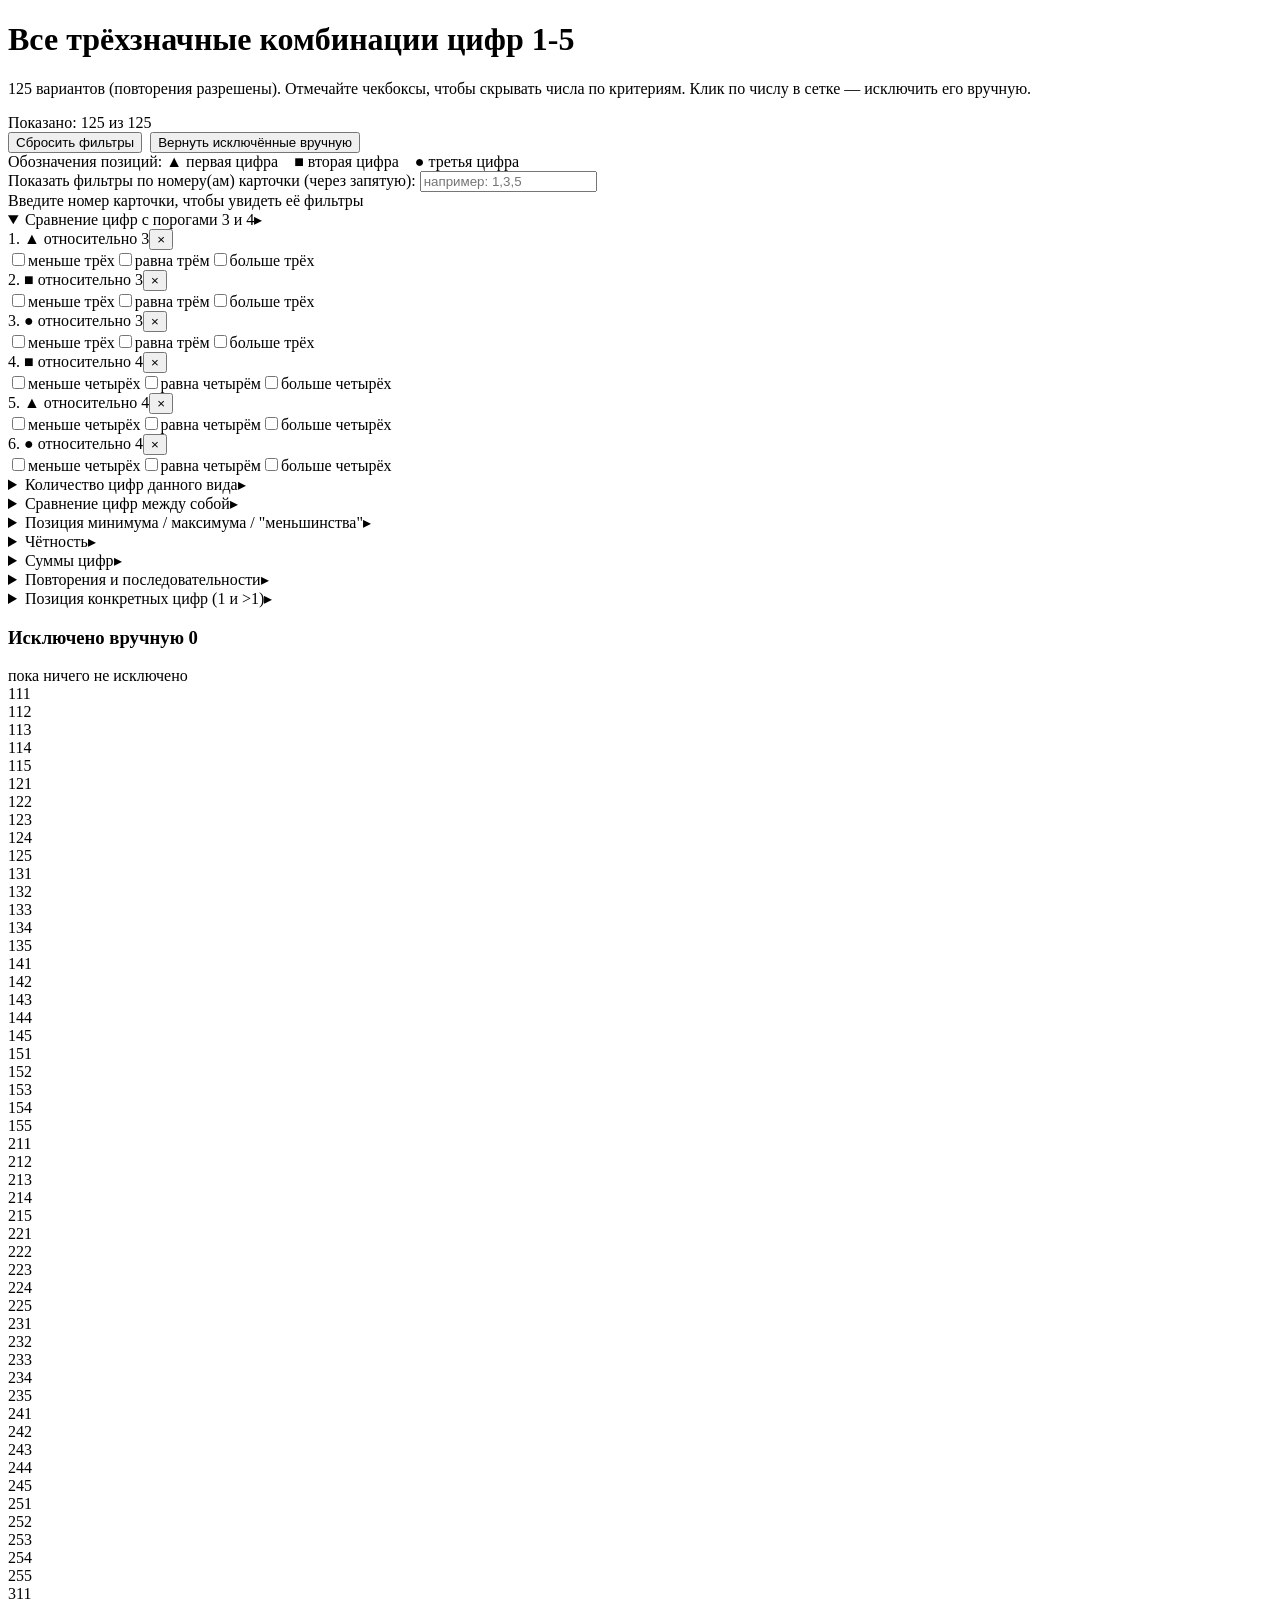
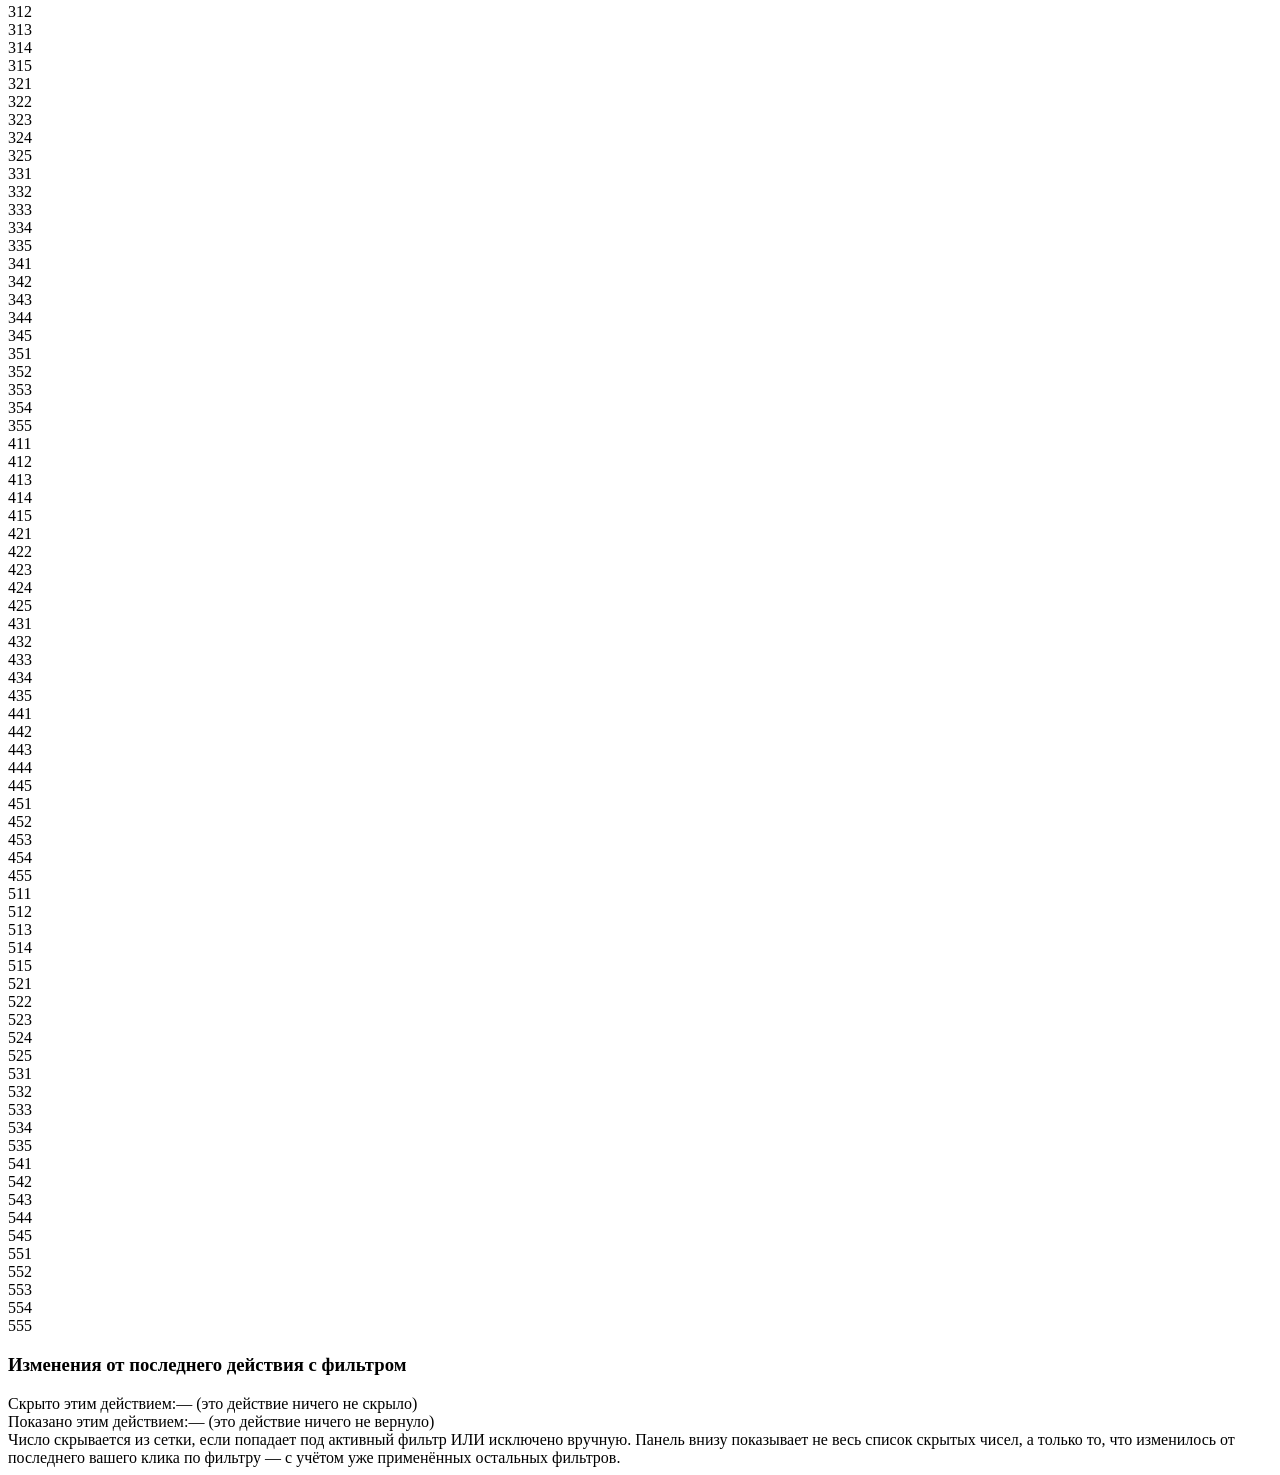
==== commit 51e04eae: "use stylesheet" ====
--- a/ts/index.html
+++ b/ts/index.html
@@ -4,147 +4,7 @@
 <meta charset="UTF-8">
 <meta name="viewport" content="width=device-width, initial-scale=1.0">
 <title>125 комбинаций цифр 1-5</title>
-<style>
-  :root{
-    --bg:#0d1117; --panel:#141b24; --panel-border:#223042;
-    --text:#dce4ec; --text-dim:#7c8ba1; --accent:#4fd1c5; --accent-dim:#2a5a56;
-    --warn:#e08a5a;
-  }
-  *{ box-sizing:border-box; }
-  body{ margin:0; background:var(--bg); color:var(--text); font-family:'Inter',-apple-system,sans-serif; }
-  .mono{ font-family:'JetBrains Mono','Space Mono',monospace; }
-  header{ padding:24px 24px 14px; border-bottom:1px solid var(--panel-border); }
-  header h1{ margin:0 0 6px; font-size:20px; }
-  header p{ margin:0; color:var(--text-dim); font-size:13px; }
-
-  .toolbar{
-    position:sticky; top:0; z-index:5; background:var(--bg);
-    padding:12px 24px; border-bottom:1px solid var(--panel-border);
-    display:flex; align-items:center; justify-content:space-between; gap:10px; flex-wrap:wrap;
-  }
-  .counter{ font-size:13px; color:var(--text-dim); }
-  .counter .value{ color:var(--accent); font-weight:700; font-size:15px; }
-  .btn{
-    background:transparent; border:1px solid var(--panel-border); color:var(--text);
-    padding:6px 12px; border-radius:6px; font-size:12px; cursor:pointer;
-  }
-  .btn:hover{ border-color:var(--accent); color:var(--accent); }
-
-  .layout{ display:grid; grid-template-columns:380px 1fr; gap:0; align-items:start; }
-  @media (max-width:900px){ .layout{ grid-template-columns:1fr; } }
-
-  .filters-panel{
-    border-right:1px solid var(--panel-border);
-    max-height:calc(100vh - 78px); overflow-y:auto; padding:14px 16px 60px;
-  }
-  .filters-panel::-webkit-scrollbar{ width:8px; }
-  .filters-panel::-webkit-scrollbar-thumb{ background:var(--panel-border); border-radius:4px; }
-
-  .legend{
-    font-size:11.5px; color:var(--text-dim); margin-bottom:12px; padding:8px 10px;
-    background:var(--panel); border:1px solid var(--panel-border); border-radius:8px;
-  }
-  .pos-icon{ font-weight:700; margin:0 2px; font-size: 2em;position: relative;top: 0.2em;line-height: 1;}
-  .pos-first{ color:#4fa8e0; }
-  .pos-second{ color:#e0c040; font-size: 4em;top: 0.1em;}
-  .pos-third{ color:#a374e0; font-size: 5em;}
-
-  .card-lookup{
-    background:var(--panel); border:1px solid var(--panel-border); border-radius:8px;
-    padding:10px 12px; margin-bottom:14px;
-  }
-  .card-lookup label{ font-size:12px; color:var(--text-dim); display:block; }
-  .card-lookup input[type=text]{
-    width:100%; background:#0f151d; color:var(--text); border:1px solid var(--panel-border);
-    border-radius:6px; padding:6px 8px; font-size:12.5px; margin-top:6px;
-  }
-  .card-view{ margin-top:10px; }
-  .card-box{
-    background:#0f151d; border:1px solid var(--panel-border); border-radius:8px;
-    padding:10px 12px; margin-bottom:10px;
-  }
-  .card-box-head{ display:flex; align-items:center; justify-content:space-between; margin-bottom:8px; font-size:13px; }
-  .card-box-head .btn{ font-size:11px; padding:4px 8px; }
-  .card-empty{ color:var(--text-dim); font-style:italic; font-size:12px; }
-
-  .assign-wrap{ display:flex; align-items:center; gap:4px; flex:none; }
-  .assign-wrap span{ font-size:10.5px; color:var(--text-dim); }
-  .assign-input{
-    width:56px; background:#0f151d; color:var(--text-dim); border:1px solid var(--panel-border);
-    border-radius:5px; font-size:11px; padding:2px 4px;
-  }
-
-  details.group{
-    background:var(--panel); border:1px solid var(--panel-border); border-radius:8px;
-    margin-bottom:10px; overflow:hidden;
-  }
-  details.group summary{
-    cursor:pointer; padding:10px 12px; font-size:13px; font-weight:600;
-    list-style:none; display:flex; justify-content:space-between; align-items:center;
-  }
-  details.group summary::-webkit-details-marker{ display:none; }
-  details.group summary .arrow{ color:var(--text-dim); font-size:11px; transition:transform .15s; }
-  details.group[open] summary .arrow{ transform:rotate(90deg); }
-  .group-body{ padding:0 12px 10px; }
-
-  .filter-item{ margin-bottom:12px; padding-top:8px; border-top:1px solid var(--panel-border); }
-  .filter-item:first-child{ border-top:none; padding-top:0; }
-  .filter-head{ display:flex; align-items:flex-start; justify-content:space-between; gap:6px; margin-bottom:6px; flex-wrap:wrap; }
-  .filter-head label{ font-size:12px; color:var(--text-dim); line-height:1.35; flex:1 1 auto; min-width:120px; }
-  .filter-clear{
-    flex:none; background:transparent; border:1px solid var(--panel-border); color:var(--text-dim);
-    font-size:11px; line-height:1; padding:2px 6px; border-radius:5px; cursor:pointer; white-space:nowrap;
-  }
-  .filter-clear:hover{ border-color:var(--accent); color:var(--accent); }
-
-  .chips{ display:flex; flex-wrap:wrap; gap:6px; }
-  .chip{
-    display:inline-flex; align-items:center; gap:5px; padding:6px 10px; border-radius:16px;
-    border:1px solid var(--panel-border); background:#0f151d; font-size:12px; cursor:pointer;
-    user-select:none; -webkit-tap-highlight-color:transparent;
-  }
-  .chip input{ display:none; }
-  .chip.checked{ border-color:var(--accent); background:var(--accent-dim); color:#eafffb; }
-
-  .side-panels{ padding-top:4px; }
-  .side-panel{
-    background:var(--panel); border:1px solid var(--panel-border); border-radius:8px;
-    padding:10px 12px; margin-bottom:10px;
-  }
-  .side-panel h3{ margin:0 0 6px; font-size:12.5px; display:flex; justify-content:space-between; align-items:center; }
-  .side-panel h3 .count{ color:var(--accent); }
-  .side-panel .list{ font-size:12px; color:var(--text-dim); max-height:110px; overflow-y:auto; line-height:1.6; }
-  .side-panel .empty{ color:var(--text-dim); font-style:italic; }
-  .manual-chip{
-    display:inline-flex; align-items:center; gap:5px; background:#1c1418; border:1px solid #4a2a2a;
-    color:#f0c9c9; padding:2px 6px; border-radius:5px; margin:2px 3px 2px 0; font-size:12px;
-  }
-  .manual-chip button{ background:none; border:none; color:#f0c9c9; cursor:pointer; font-size:12px; padding:0; line-height:1; }
-
-  .grid-wrap{ padding:16px 24px 30px; }
-  .grid{ display:grid; grid-template-columns:repeat(auto-fill, minmax(64px,1fr)); gap:8px; }
-  .cell{
-    display:flex; align-items:center; justify-content:center; padding:10px 0; border-radius:7px;
-    font-size:15px; font-weight:600; background:#131a23; border:1px solid #1e2733; color:var(--text);
-    cursor:pointer; transition:opacity .15s ease;
-  }
-  .cell:hover{ border-color:var(--warn); }
-  .cell.hidden{ display:none; }
-  .cell.manual-hidden{ display:none; }
-
-  .below-grid{ padding:0 24px 40px; }
-  .delta-panel{
-    background:var(--panel); border:1px solid var(--panel-border); border-radius:8px; padding:14px 18px;
-  }
-  .delta-panel h3{ margin:0 0 10px; font-size:13.5px; }
-  .delta-panel .row{ margin-bottom:8px; font-size:12.5px; line-height:1.6; }
-  .delta-panel .row .label{ color:var(--text-dim); margin-right:6px; }
-  .delta-panel .empty{ color:var(--text-dim); font-style:italic; }
-  .hide-new{ color:#e08a5a; }
-  .show-new{ color:var(--accent); }
-
-  footer{ color:var(--text-dim); font-size:11px; padding:0 24px 30px; }
-</style>
+<link rel="stylesheet" type="text/css" href="ts-style.css">
 </head>
 <body>
 
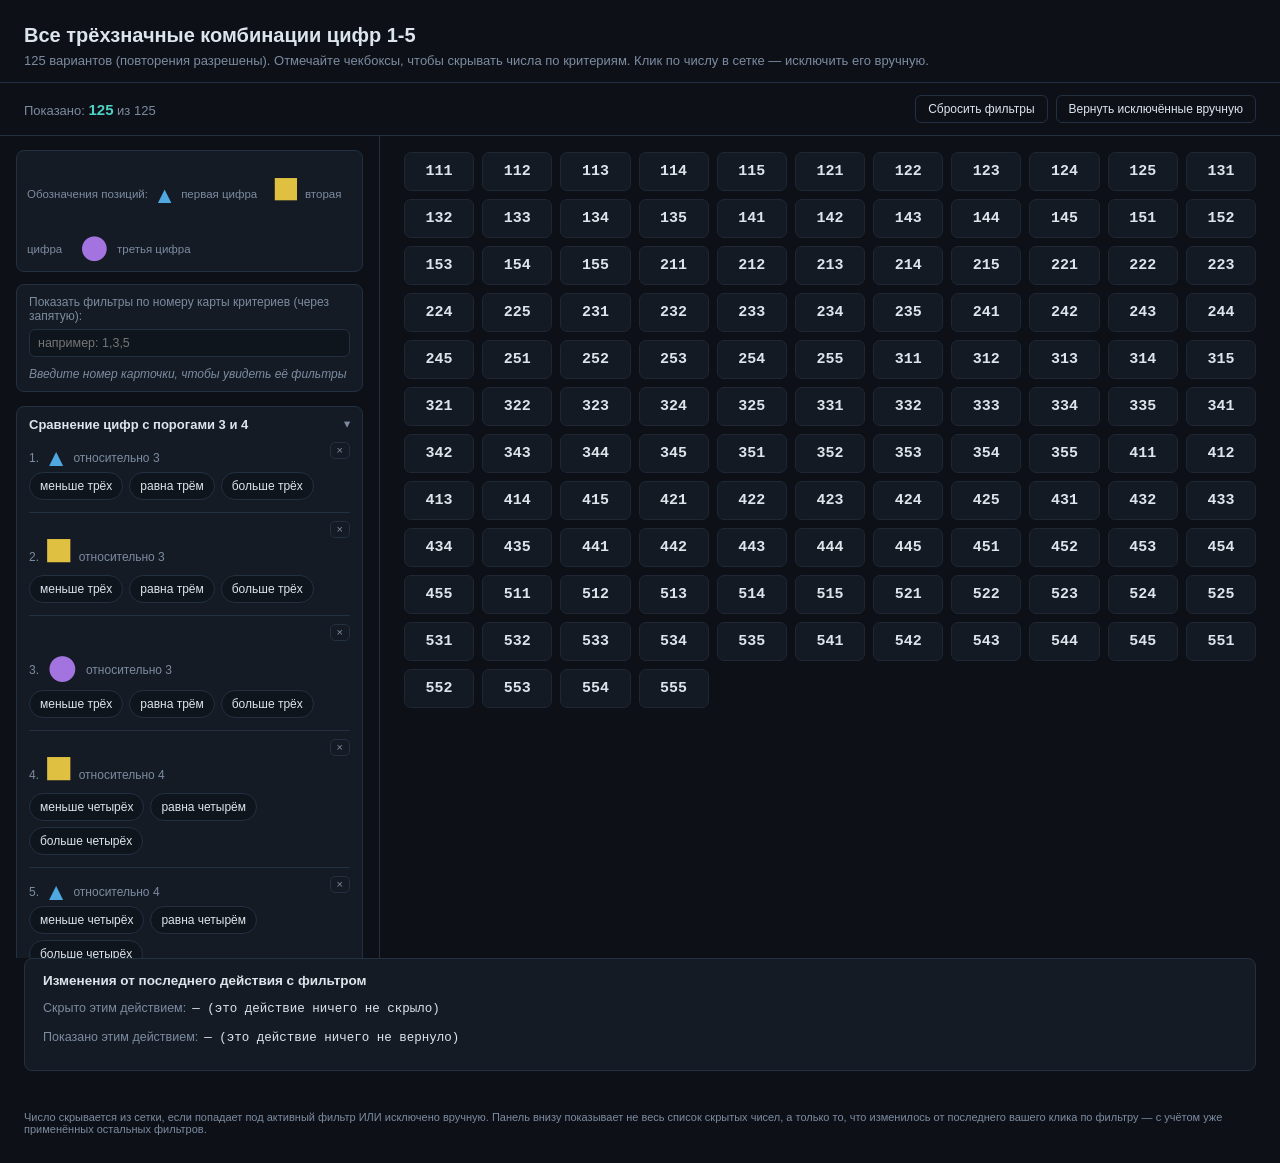
==== commit 8d7d3516: "fix criteria card 4" ====
--- a/ts/index.html
+++ b/ts/index.html
@@ -3,7 +3,7 @@
 <head>
 <meta charset="UTF-8">
 <meta name="viewport" content="width=device-width, initial-scale=1.0">
-<title>125 комбинаций цифр 1-5</title>
+<title>TS helper</title>
 <link rel="stylesheet" type="text/css" href="ts-style.css">
 </head>
 <body>
@@ -26,7 +26,7 @@
     <div class="legend" id="legend"></div>
 
     <div class="card-lookup">
-      <label>Показать фильтры по номеру(ам) карточки (через запятую):</label>
+      <label>Показать фильтры по номеру карты критериев (через запятую):</label>
       <input type="text" id="cardInput" placeholder="например: 1,3,5">
       <div class="card-view" id="cardView"></div>
     </div>
@@ -202,8 +202,8 @@
 const CARD_ASSIGNMENTS_BY_NUMBER = {
   1: [2, 26, 29, 32, 40],
   2: [3, 26, 29, 32, 40],
-  3: [4, 26, 29, 32, 40],
-  4: [27, 30, 41],
+  3: [26, 29, 32, 40],
+  4: [4, 27, 30, 41],
   5: [27, 30, 41],
   6: [27, 30, 41],
   7: [8, 45, 47],
--- a/ts/ts-style.css
+++ b/ts/ts-style.css
@@ -0,0 +1,139 @@
+:root{
+    --bg:#0d1117; --panel:#141b24; --panel-border:#223042;
+    --text:#dce4ec; --text-dim:#7c8ba1; --accent:#4fd1c5; --accent-dim:#2a5a56;
+    --warn:#e08a5a;
+  }
+  *{ box-sizing:border-box; }
+  body{ margin:0; background:var(--bg); color:var(--text); font-family:'Inter',-apple-system,sans-serif; }
+  .mono{ font-family:'JetBrains Mono','Space Mono',monospace; }
+  header{ padding:24px 24px 14px; border-bottom:1px solid var(--panel-border); }
+  header h1{ margin:0 0 6px; font-size:20px; }
+  header p{ margin:0; color:var(--text-dim); font-size:13px; }
+
+  .toolbar{
+    position:sticky; top:0; z-index:5; background:var(--bg);
+    padding:12px 24px; border-bottom:1px solid var(--panel-border);
+    display:flex; align-items:center; justify-content:space-between; gap:10px; flex-wrap:wrap;
+  }
+  .counter{ font-size:13px; color:var(--text-dim); }
+  .counter .value{ color:var(--accent); font-weight:700; font-size:15px; }
+  .btn{
+    background:transparent; border:1px solid var(--panel-border); color:var(--text);
+    padding:6px 12px; border-radius:6px; font-size:12px; cursor:pointer;
+  }
+  .btn:hover{ border-color:var(--accent); color:var(--accent); }
+
+  .layout{ display:grid; grid-template-columns:380px 1fr; gap:0; align-items:start; }
+  @media (max-width:900px){ .layout{ grid-template-columns:1fr; } }
+
+  .filters-panel{
+    border-right:1px solid var(--panel-border);
+    max-height:calc(100vh - 78px); overflow-y:auto; padding:14px 16px 60px;
+  }
+  .filters-panel::-webkit-scrollbar{ width:8px; }
+  .filters-panel::-webkit-scrollbar-thumb{ background:var(--panel-border); border-radius:4px; }
+
+  .legend{
+    font-size:11.5px; color:var(--text-dim); margin-bottom:12px; padding:8px 10px;
+    background:var(--panel); border:1px solid var(--panel-border); border-radius:8px;
+  }
+  .pos-icon{ font-weight:700; margin:0 2px; font-size: 2em;position: relative;top: 0.2em;line-height: 1;}
+  .pos-first{ color:#4fa8e0; }
+  .pos-second{ color:#e0c040; font-size: 4em;top: 0.1em;}
+  .pos-third{ color:#a374e0; font-size: 5em;}
+
+  .card-lookup{
+    background:var(--panel); border:1px solid var(--panel-border); border-radius:8px;
+    padding:10px 12px; margin-bottom:14px;
+  }
+  .card-lookup label{ font-size:12px; color:var(--text-dim); display:block; }
+  .card-lookup input[type=text]{
+    width:100%; background:#0f151d; color:var(--text); border:1px solid var(--panel-border);
+    border-radius:6px; padding:6px 8px; font-size:12.5px; margin-top:6px;
+  }
+  .card-view{ margin-top:10px; }
+  .card-box{
+    background:#0f151d; border:1px solid var(--panel-border); border-radius:8px;
+    padding:10px 12px; margin-bottom:10px;
+  }
+  .card-box-head{ display:flex; align-items:center; justify-content:space-between; margin-bottom:8px; font-size:13px; }
+  .card-box-head .btn{ font-size:11px; padding:4px 8px; }
+  .card-empty{ color:var(--text-dim); font-style:italic; font-size:12px; }
+
+  .assign-wrap{ display:flex; align-items:center; gap:4px; flex:none; }
+  .assign-wrap span{ font-size:10.5px; color:var(--text-dim); }
+  .assign-input{
+    width:56px; background:#0f151d; color:var(--text-dim); border:1px solid var(--panel-border);
+    border-radius:5px; font-size:11px; padding:2px 4px;
+  }
+
+  details.group{
+    background:var(--panel); border:1px solid var(--panel-border); border-radius:8px;
+    margin-bottom:10px; overflow:hidden;
+  }
+  details.group summary{
+    cursor:pointer; padding:10px 12px; font-size:13px; font-weight:600;
+    list-style:none; display:flex; justify-content:space-between; align-items:center;
+  }
+  details.group summary::-webkit-details-marker{ display:none; }
+  details.group summary .arrow{ color:var(--text-dim); font-size:11px; transition:transform .15s; }
+  details.group[open] summary .arrow{ transform:rotate(90deg); }
+  .group-body{ padding:0 12px 10px; }
+
+  .filter-item{ margin-bottom:12px; padding-top:8px; border-top:1px solid var(--panel-border); }
+  .filter-item:first-child{ border-top:none; padding-top:0; }
+  .filter-head{ display:flex; align-items:flex-start; justify-content:space-between; gap:6px; margin-bottom:6px; flex-wrap:wrap; }
+  .filter-head label{ font-size:12px; color:var(--text-dim); line-height:1.35; flex:1 1 auto; min-width:120px; }
+  .filter-clear{
+    flex:none; background:transparent; border:1px solid var(--panel-border); color:var(--text-dim);
+    font-size:11px; line-height:1; padding:2px 6px; border-radius:5px; cursor:pointer; white-space:nowrap;
+  }
+  .filter-clear:hover{ border-color:var(--accent); color:var(--accent); }
+
+  .chips{ display:flex; flex-wrap:wrap; gap:6px; }
+  .chip{
+    display:inline-flex; align-items:center; gap:5px; padding:6px 10px; border-radius:16px;
+    border:1px solid var(--panel-border); background:#0f151d; font-size:12px; cursor:pointer;
+    user-select:none; -webkit-tap-highlight-color:transparent;
+  }
+  .chip input{ display:none; }
+  .chip.checked{ border-color:var(--accent); background:var(--accent-dim); color:#eafffb; }
+
+  .side-panels{ padding-top:4px; }
+  .side-panel{
+    background:var(--panel); border:1px solid var(--panel-border); border-radius:8px;
+    padding:10px 12px; margin-bottom:10px;
+  }
+  .side-panel h3{ margin:0 0 6px; font-size:12.5px; display:flex; justify-content:space-between; align-items:center; }
+  .side-panel h3 .count{ color:var(--accent); }
+  .side-panel .list{ font-size:12px; color:var(--text-dim); max-height:110px; overflow-y:auto; line-height:1.6; }
+  .side-panel .empty{ color:var(--text-dim); font-style:italic; }
+  .manual-chip{
+    display:inline-flex; align-items:center; gap:5px; background:#1c1418; border:1px solid #4a2a2a;
+    color:#f0c9c9; padding:2px 6px; border-radius:5px; margin:2px 3px 2px 0; font-size:12px;
+  }
+  .manual-chip button{ background:none; border:none; color:#f0c9c9; cursor:pointer; font-size:12px; padding:0; line-height:1; }
+
+  .grid-wrap{ padding:16px 24px 30px; }
+  .grid{ display:grid; grid-template-columns:repeat(auto-fill, minmax(64px,1fr)); gap:8px; }
+  .cell{
+    display:flex; align-items:center; justify-content:center; padding:10px 0; border-radius:7px;
+    font-size:15px; font-weight:600; background:#131a23; border:1px solid #1e2733; color:var(--text);
+    cursor:pointer; transition:opacity .15s ease;
+  }
+  .cell:hover{ border-color:var(--warn); }
+  .cell.hidden{ display:none; }
+  .cell.manual-hidden{ display:none; }
+
+  .below-grid{ padding:0 24px 40px; }
+  .delta-panel{
+    background:var(--panel); border:1px solid var(--panel-border); border-radius:8px; padding:14px 18px;
+  }
+  .delta-panel h3{ margin:0 0 10px; font-size:13.5px; }
+  .delta-panel .row{ margin-bottom:8px; font-size:12.5px; line-height:1.6; }
+  .delta-panel .row .label{ color:var(--text-dim); margin-right:6px; }
+  .delta-panel .empty{ color:var(--text-dim); font-style:italic; }
+  .hide-new{ color:#e08a5a; }
+  .show-new{ color:var(--accent); }
+
+  footer{ color:var(--text-dim); font-size:11px; padding:0 24px 30px; }
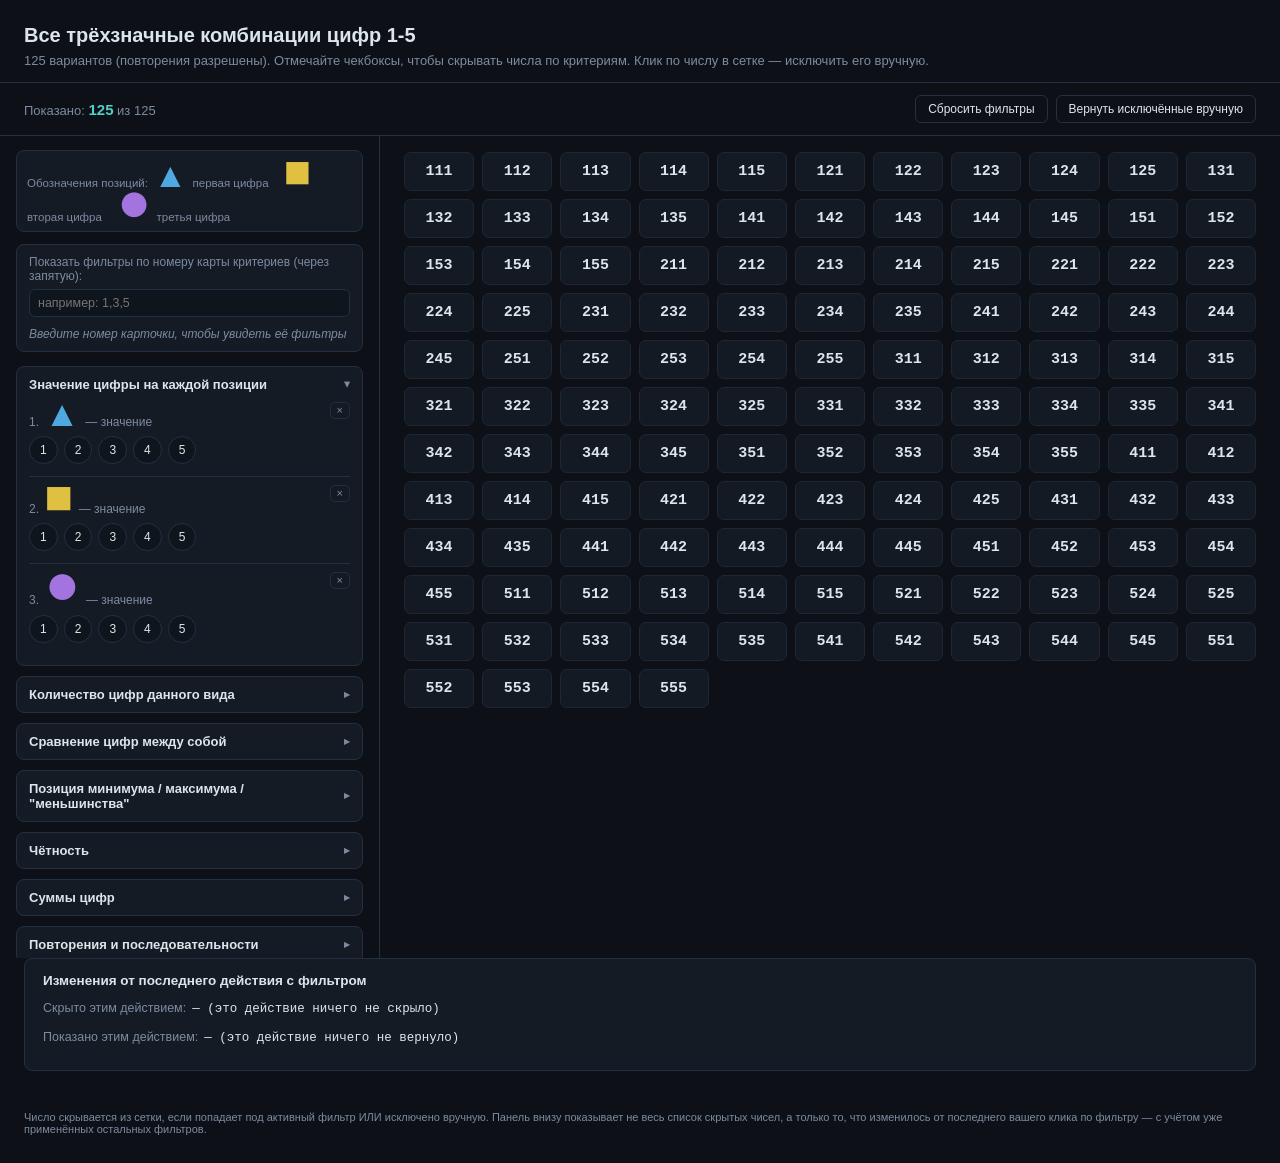
==== commit 843e971b: "rearrange filters" ====
--- a/ts/index.html
+++ b/ts/index.html
@@ -75,18 +75,14 @@
 
 // ---------- Criteria definitions (compute returns array of matched option values) ----------
 const criteria = [
-  { title:`1. ${POS.first} относительно 3`, options:[{v:'lt',l:'меньше трёх'},{v:'eq',l:'равна трём'},{v:'gt',l:'больше трёх'}],
-    compute:(d1,d2,d3)=>[cmp(d1,3)] },
-  { title:`2. ${POS.second} относительно 3`, options:[{v:'lt',l:'меньше трёх'},{v:'eq',l:'равна трём'},{v:'gt',l:'больше трёх'}],
-    compute:(d1,d2,d3)=>[cmp(d2,3)] },
-  { title:`3. ${POS.third} относительно 3`, options:[{v:'lt',l:'меньше трёх'},{v:'eq',l:'равна трём'},{v:'gt',l:'больше трёх'}],
-    compute:(d1,d2,d3)=>[cmp(d3,3)] },
-  { title:`4. ${POS.second} относительно 4`, options:[{v:'lt',l:'меньше четырёх'},{v:'eq',l:'равна четырём'},{v:'gt',l:'больше четырёх'}],
-    compute:(d1,d2,d3)=>[cmp(d2,4)] },
-  { title:`5. ${POS.first} относительно 4`, options:[{v:'lt',l:'меньше четырёх'},{v:'eq',l:'равна четырём'},{v:'gt',l:'больше четырёх'}],
-    compute:(d1,d2,d3)=>[cmp(d1,4)] },
-  { title:`6. ${POS.third} относительно 4`, options:[{v:'lt',l:'меньше четырёх'},{v:'eq',l:'равна четырём'},{v:'gt',l:'больше четырёх'}],
-    compute:(d1,d2,d3)=>[cmp(d3,4)] },
+  // Filters 1-3: replaced the old six threshold filters (vs 3 / vs 4) with a single
+  // "which value (1-5) sits at this position" filter per position.
+  { title:`1. ${POS.first} — значение`, options:[{v:'1',l:'1'},{v:'2',l:'2'},{v:'3',l:'3'},{v:'4',l:'4'},{v:'5',l:'5'}],
+    compute:(d1,d2,d3)=>[String(d1)] },
+  { title:`2. ${POS.second} — значение`, options:[{v:'1',l:'1'},{v:'2',l:'2'},{v:'3',l:'3'},{v:'4',l:'4'},{v:'5',l:'5'}],
+    compute:(d1,d2,d3)=>[String(d2)] },
+  { title:`3. ${POS.third} — значение`, options:[{v:'1',l:'1'},{v:'2',l:'2'},{v:'3',l:'3'},{v:'4',l:'4'},{v:'5',l:'5'}],
+    compute:(d1,d2,d3)=>[String(d3)] },
 
   { title:'7. Количество единиц в числе', options:[{v:'none',l:'нет'},{v:'one',l:'одна'},{v:'two',l:'две'},{v:'three',l:'три'}],
     compute:(d1,d2,d3)=>[countLabel(countDigit([d1,d2,d3],1))] },
@@ -175,7 +171,7 @@
   return criteria.findIndex(c => c.title.startsWith(num + '.'));
 }
 const groups = [
-  { title:'Сравнение цифр с порогами 3 и 4', nums:[1,2,3,4,5,6] },
+  { title:'Значение цифры на каждой позиции', nums:[1,2,3] },
   { title:'Количество цифр данного вида', nums:[7,8,9,16] },
   { title:'Сравнение цифр между собой', nums:[10,11,12] },
   { title:'Позиция минимума / максимума / "меньшинства"', nums:[13,14,27] },
@@ -197,15 +193,16 @@
 // ---------- Shared filter state (single source of truth for all rendered copies of a filter) ----------
 const selectedState = criteria.map(() => new Set());
 const checkboxRegistry = criteria.map(() => []); // {input, chip, scope}
-// Hardcode card membership here: criterion number (as in its title, 1-30) -> array of card numbers.
+// Hardcode card membership here: criterion number (as in its title) -> array of card numbers.
 // Any criterion not listed gets an empty set (belongs to no card by default).
+// NOTE: filters 1-3 replaced the old six threshold filters (old 1,2,3 = position vs 3;
+// old 4,5,6 = position vs 4). Card assignments below merge the old pairs that shared a
+// position (old 1+5 -> new 1, old 2+4 -> new 2, old 3+6 -> new 3). Please double-check
+// these merged assignments against your physical card set — the merge is a best guess.
 const CARD_ASSIGNMENTS_BY_NUMBER = {
-  1: [2, 26, 29, 32, 40],
-  2: [3, 26, 29, 32, 40],
-  3: [26, 29, 32, 40],
-  4: [4, 27, 30, 41],
-  5: [27, 30, 41],
-  6: [27, 30, 41],
+  1: [2, 26, 27, 29, 30, 32, 40, 41],
+  2: [3, 4, 26, 27, 29, 30, 32, 40, 41],
+  3: [26, 27, 29, 30, 32, 40, 41],
   7: [8, 45, 47],
   8: [9, 45, 46],
   9: [10, 46, 47],
@@ -342,7 +339,7 @@
   return item;
 }
 
-// ---------- Render thematic accordion groups ----------
+// ---------- Render thematic accordion groups (collapsible via native <details>) ----------
 const groupsContainer = document.getElementById('groupsContainer');
 groups.forEach((g, gi) => {
   const details = document.createElement('details');
@@ -384,26 +381,36 @@
   }
 
   cardNums.forEach(num => {
-    const box = document.createElement('div');
+    // Each card is now a collapsible <details> block, same interaction pattern as the
+    // thematic filter groups below.
+    const box = document.createElement('details');
     box.className = 'card-box';
-
-    const headRow = document.createElement('div');
-    headRow.className = 'card-box-head';
+    box.open = true;
+
+    const summary = document.createElement('summary');
+    summary.className = 'card-box-head';
     const titleEl = document.createElement('strong');
     titleEl.textContent = `Карточка ${num}`;
-    headRow.appendChild(titleEl);
+    summary.appendChild(titleEl);
+    summary.insertAdjacentHTML('beforeend', '<span class="arrow">&#9656;</span>');
 
     const restoreBtn = document.createElement('button');
     restoreBtn.className = 'btn';
     restoreBtn.textContent = 'Показать скрытые фильтры';
-    restoreBtn.addEventListener('click', () => {
+    restoreBtn.addEventListener('click', (e) => {
+      // Prevent the click from also toggling the <details> open/closed state.
+      e.preventDefault();
+      e.stopPropagation();
       Array.from(cardHiddenOverrides).forEach(key => {
         if (key.startsWith(num + ':')) cardHiddenOverrides.delete(key);
       });
       renderCardView();
     });
-    headRow.appendChild(restoreBtn);
-    box.appendChild(headRow);
+    summary.appendChild(restoreBtn);
+    box.appendChild(summary);
+
+    const body = document.createElement('div');
+    body.className = 'card-box-body';
 
     const matched = criteria
       .map((c, idx) => idx)
@@ -413,7 +420,7 @@
       const empty = document.createElement('div');
       empty.className = 'card-empty';
       empty.textContent = 'Нет фильтров, назначенных этой карточке (назначьте их полем "карточки:" ниже, в общем списке фильтров)';
-      box.appendChild(empty);
+      body.appendChild(empty);
     } else {
       matched.forEach(idx => {
         const hideBtn = document.createElement('button');
@@ -425,10 +432,11 @@
           cardHiddenOverrides.add(num + ':' + idx);
           renderCardView();
         });
-        box.appendChild(buildFilterItem(idx, 'card', hideBtn));
+        body.appendChild(buildFilterItem(idx, 'card', hideBtn));
       });
     }
 
+    box.appendChild(body);
     cardView.appendChild(box);
   });
 }
--- a/ts/ts-style.css
+++ b/ts/ts-style.css
@@ -37,10 +37,10 @@
     font-size:11.5px; color:var(--text-dim); margin-bottom:12px; padding:8px 10px;
     background:var(--panel); border:1px solid var(--panel-border); border-radius:8px;
   }
-  .pos-icon{ font-weight:700; margin:0 2px; font-size: 2em;position: relative;top: 0.2em;line-height: 1;}
+  .pos-icon{ font-weight:700; margin:0 2px; font-size: 3em;transform: translateY(2px);line-height: 1.5rem;}
   .pos-first{ color:#4fa8e0; }
-  .pos-second{ color:#e0c040; font-size: 4em;top: 0.1em;}
-  .pos-third{ color:#a374e0; font-size: 5em;}
+  .pos-second{ color:#e0c040; font-size: 4em;transform: translateY(-4px);}
+  .pos-third{ color:#a374e0; font-size: 5em;transform: translateY(-2px);}
 
   .card-lookup{
     background:var(--panel); border:1px solid var(--panel-border); border-radius:8px;
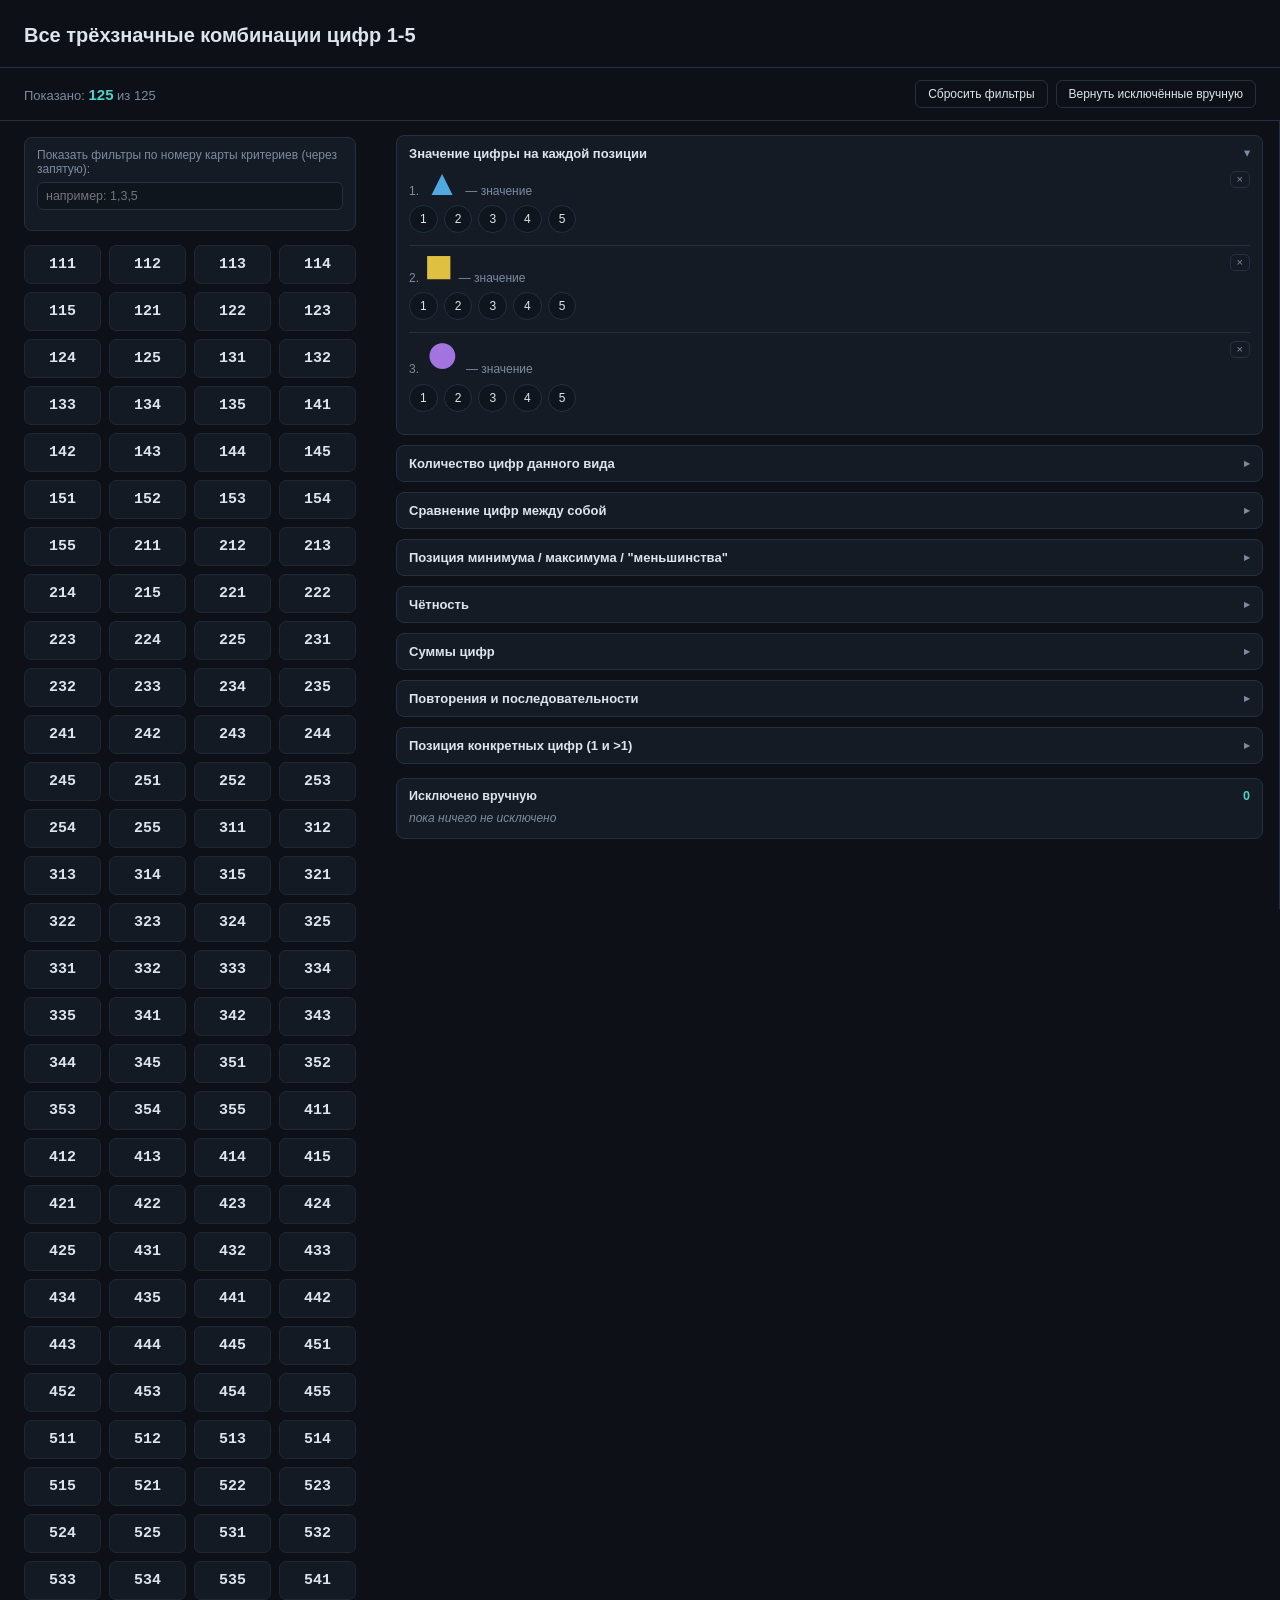
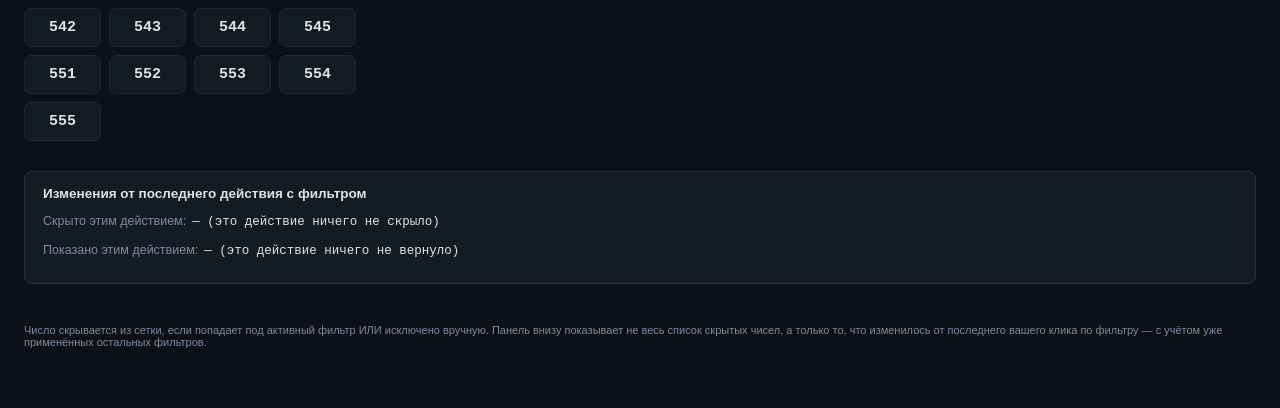
==== commit 95aeaaec: "remove legend" ====
--- a/ts/index.html
+++ b/ts/index.html
@@ -10,7 +10,6 @@
 
 <header>
   <h1>Все трёхзначные комбинации цифр 1-5</h1>
-  <p>125 вариантов (повторения разрешены). Отмечайте чекбоксы, чтобы скрывать числа по критериям. Клик по числу в сетке — исключить его вручную.</p>
 </header>
 
 <div class="toolbar">
@@ -23,13 +22,6 @@
 
 <div class="layout">
   <div class="filters-panel">
-    <div class="legend" id="legend"></div>
-
-    <div class="card-lookup">
-      <label>Показать фильтры по номеру карты критериев (через запятую):</label>
-      <input type="text" id="cardInput" placeholder="например: 1,3,5">
-      <div class="card-view" id="cardView"></div>
-    </div>
 
     <div id="groupsContainer"></div>
 
@@ -42,6 +34,12 @@
   </div>
 
   <div class="grid-wrap">
+    
+    <div class="card-lookup">
+      <label>Показать фильтры по номеру карты критериев (через запятую):</label>
+      <input type="text" id="cardInput" placeholder="например: 1,3,5">
+      <div class="card-view" id="cardView"></div>
+    </div>
     <div class="grid" id="grid"></div>
   </div>
 </div>
@@ -163,8 +161,6 @@
     compute:(d1,d2,d3)=>{ const r=[]; if(d1>1)r.push('first'); if(d2>1)r.push('second'); if(d3>1)r.push('third'); return r; } },
 ];
 
-document.getElementById('legend').innerHTML =
-  `Обозначения позиций: ${POS.first} первая цифра &nbsp;&nbsp; ${POS.second} вторая цифра &nbsp;&nbsp; ${POS.third} третья цифра`;
 
 // map each criterion by its title's leading number to a group
 function critIndexByNumber(num) {
@@ -367,15 +363,11 @@
   cardView.innerHTML = '';
 
   const raw = cardInput.value.trim();
-  if (!raw) {
-    cardView.innerHTML = '<div class="card-empty">Введите номер карточки, чтобы увидеть её фильтры</div>';
-    return;
-  }
 
   const cardNums = [...new Set(
     raw.split(',').map(s => parseInt(s.trim(), 10)).filter(n => !isNaN(n) && n >= 1)
   )];
-  if (cardNums.length === 0) {
+  if (cardNums.length === 0 && raw) {
     cardView.innerHTML = '<div class="card-empty">Некорректный номер карточки</div>';
     return;
   }
--- a/ts/ts-style.css
+++ b/ts/ts-style.css
@@ -29,6 +29,7 @@
   .filters-panel{
     border-right:1px solid var(--panel-border);
     max-height:calc(100vh - 78px); overflow-y:auto; padding:14px 16px 60px;
+      order: 1;
   }
   .filters-panel::-webkit-scrollbar{ width:8px; }
   .filters-panel::-webkit-scrollbar-thumb{ background:var(--panel-border); border-radius:4px; }
